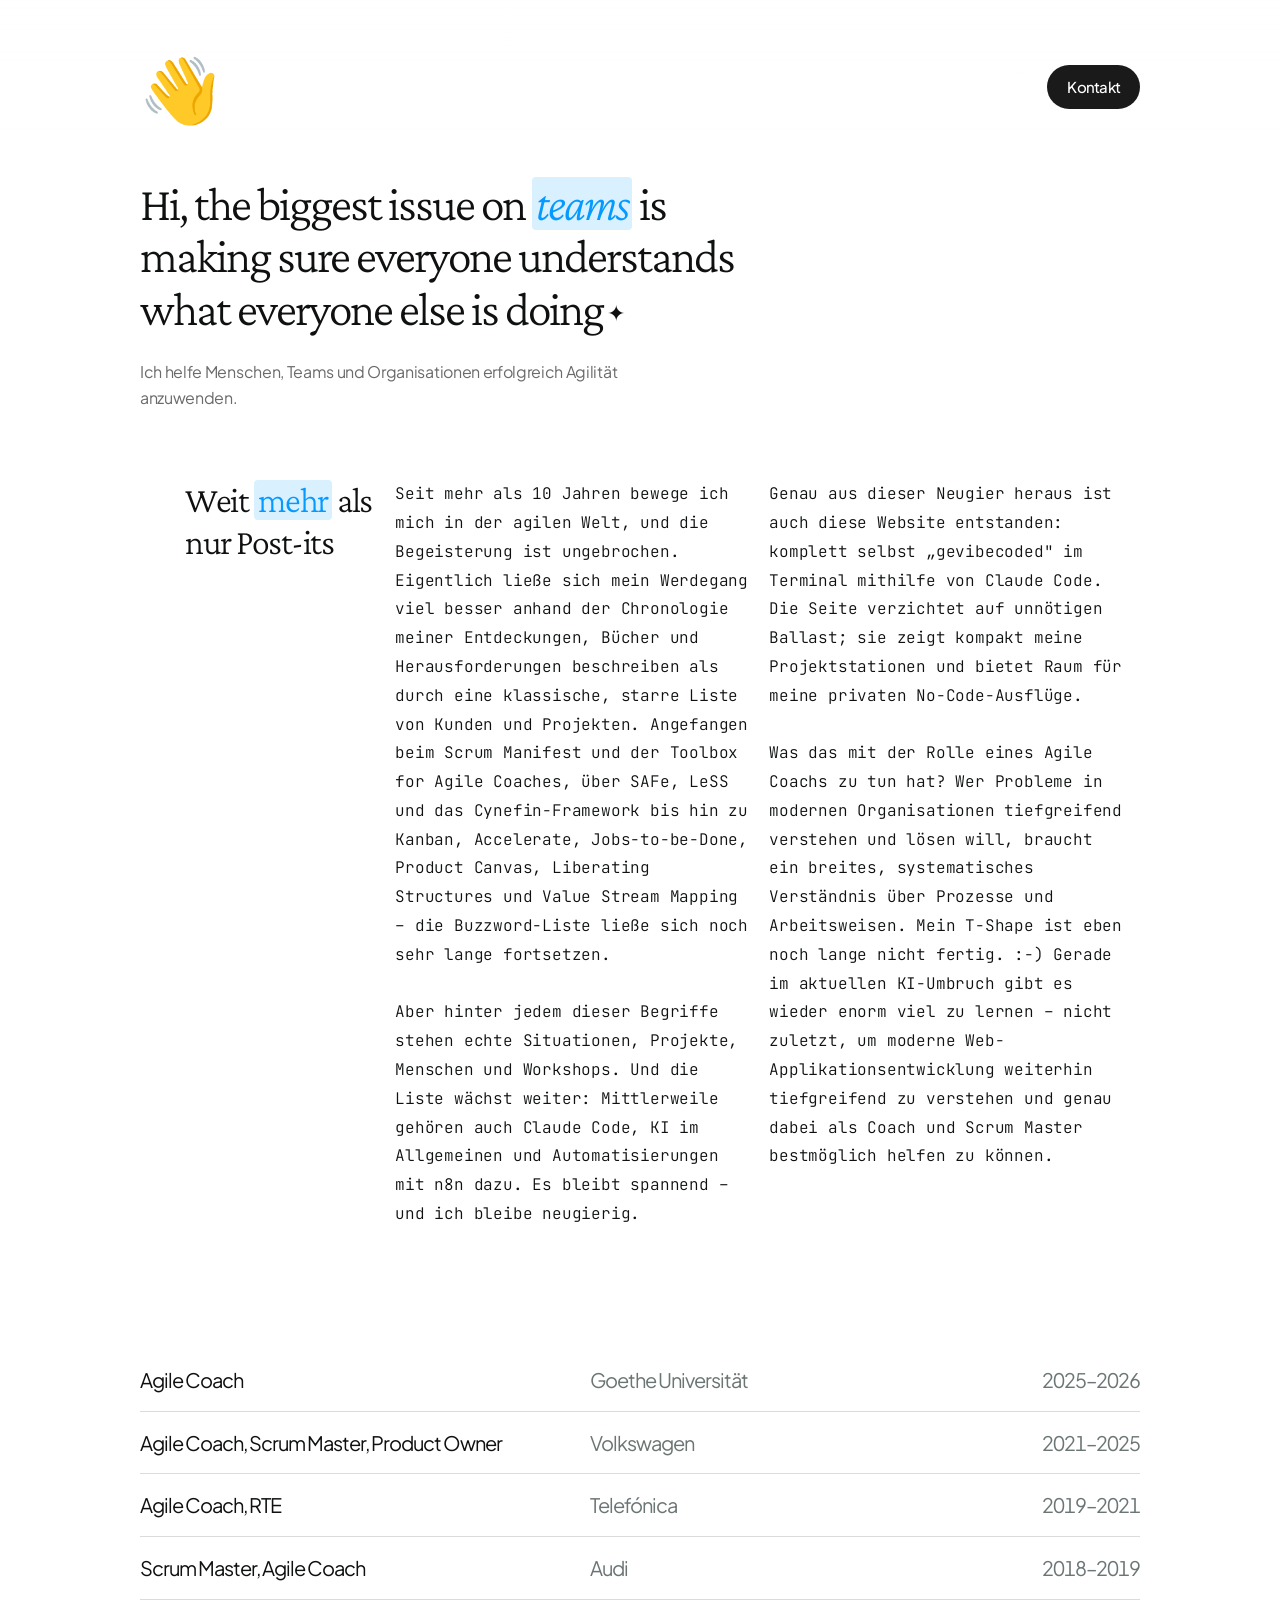
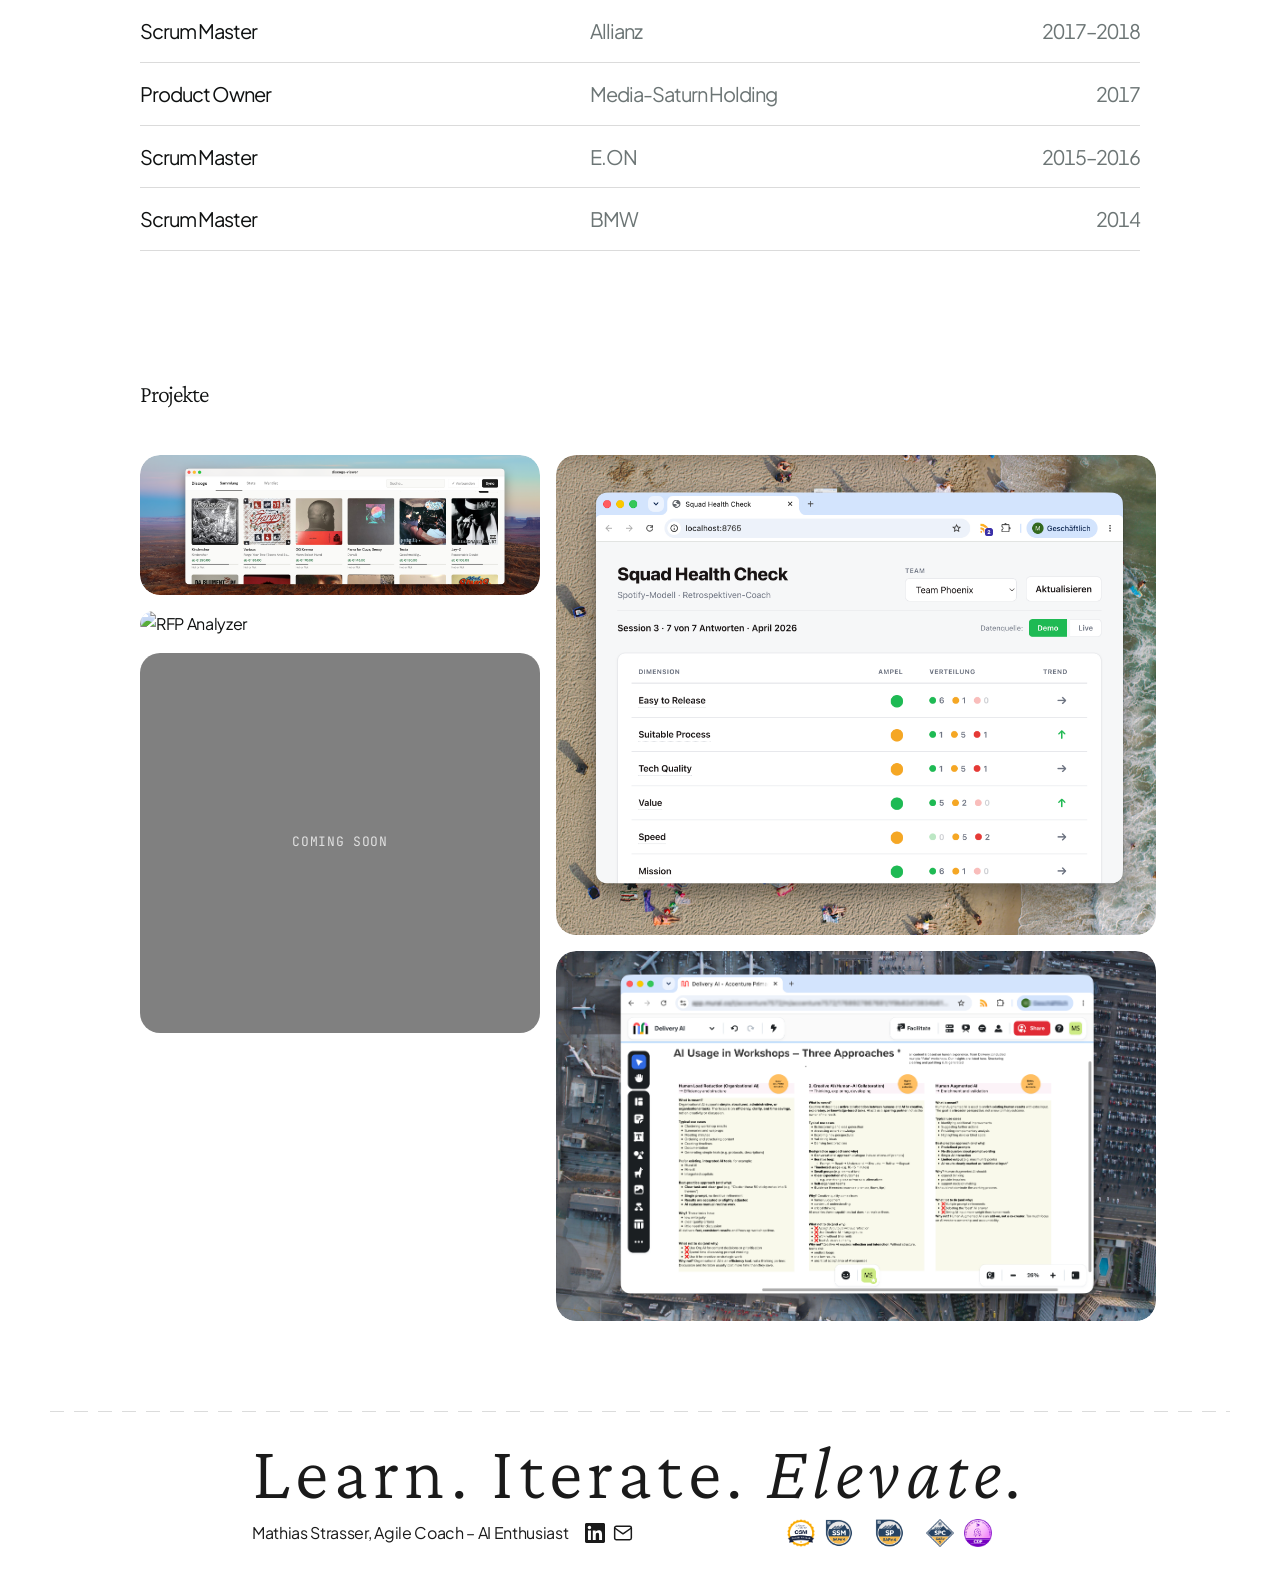
==== index.html @ 8757caa2 "Integrate architecture diagram into Health Check zigzag layout, add coming-soon tile Moves the flowc" ====
<!DOCTYPE html>
<html lang="de">
<head>
  <meta charset="UTF-8">
  <meta name="viewport" content="width=device-width, initial-scale=1.0">
  <title>Mathias Strasser – Agile Coach &amp; Scrum Master</title>
  <meta name="description" content="Agile Coach, Scrum Master &amp; Release Train Engineer – Portfolio">
  <link rel="preconnect" href="https://fonts.googleapis.com">
  <link rel="preconnect" href="https://fonts.gstatic.com" crossorigin>
  <link href="https://fonts.googleapis.com/css2?family=Crimson+Pro:ital,wght@0,300;0,400;1,300;1,400&family=Plus+Jakarta+Sans:wght@400;500;600&family=JetBrains+Mono:wght@300;400&display=swap" rel="stylesheet">
  <link rel="stylesheet" href="styles.css">
</head>
<body>

  <header class="navbar">
    <a href="#hero" class="navbar-logo" aria-label="Zur Startseite">
      <span class="nav-logo" aria-hidden="true">👋</span>
    </a>
    <a href="mailto:mathias.strasser@gmx.de" class="btn-pill">Kontakt</a>
  </header>
  <div class="nav-fade"></div>

  <main>

    <section id="hero" class="section-hero">
      <h1 class="hero-title">
        Hi, the biggest issue on <em class="highlight">teams</em> is making sure everyone understands what everyone else is doing<span class="hero-deko">✦</span>
      </h1>
      <p class="body-text hero-subtext">
        Ich helfe Menschen, Teams und Organisationen erfolgreich Agilität anzuwenden.
      </p>
    </section>

    <section id="haltung" class="section-philosophy" aria-labelledby="haltung-title">
      <div class="philosophy-grid">
        <h2 id="haltung-title" class="philosophy-headline">Weit <span class="highlight">mehr</span> als<br>nur Post-its</h2>

        <div class="philosophy-text philosophy-text-left">
          <p>
            Seit mehr als 10 Jahren bewege ich mich in der agilen Welt, und die Begeisterung ist ungebrochen. Eigentlich ließe sich mein Werdegang viel besser anhand der Chronologie meiner Entdeckungen, Bücher und Herausforderungen beschreiben als durch eine klassische, starre Liste von Kunden und Projekten. Angefangen beim Scrum Manifest und der Toolbox for Agile Coaches, über SAFe, LeSS und das Cynefin-Framework bis hin zu Kanban, Accelerate, Jobs-to-be-Done, Product Canvas, Liberating Structures und Value Stream Mapping – die Buzzword-Liste ließe sich noch sehr lange fortsetzen.
          </p>
          <p>
            Aber hinter jedem dieser Begriffe stehen echte Situationen, Projekte, Menschen und Workshops. Und die Liste wächst weiter: Mittlerweile gehören auch Claude Code, KI im Allgemeinen und Automatisierungen mit n8n dazu. Es bleibt spannend – und ich bleibe neugierig.
          </p>
        </div>

        <div class="philosophy-text philosophy-text-right">
          <p>
            Genau aus dieser Neugier heraus ist auch diese Website entstanden: komplett selbst „gevibecoded" im Terminal mithilfe von Claude Code. Die Seite verzichtet auf unnötigen Ballast; sie zeigt kompakt meine Projektstationen und bietet Raum für meine privaten No-Code-Ausflüge.
          </p>
          <p>
            Was das mit der Rolle eines Agile Coachs zu tun hat? Wer Probleme in modernen Organisationen tiefgreifend verstehen und lösen will, braucht ein breites, systematisches Verständnis über Prozesse und Arbeitsweisen. Mein T-Shape ist eben noch lange nicht fertig. :-) Gerade im aktuellen KI-Umbruch gibt es wieder enorm viel zu lernen – nicht zuletzt, um moderne Web-Applikationsentwicklung weiterhin tiefgreifend zu verstehen und genau dabei als Coach und Scrum Master bestmöglich helfen zu können.
          </p>
        </div>
      </div>
    </section>

    <section id="ueber-mich" class="section-work-history">
      <ul class="work-history" role="list">
        <li class="work-table-row">
          <span class="work-role">Agile Coach</span>
          <span class="work-company">Goethe Universität</span>
          <span class="work-year">2025–2026</span>
        </li>
        <li class="work-table-row">
          <span class="work-role">Agile Coach, Scrum Master, Product Owner</span>
          <span class="work-company">Volkswagen</span>
          <span class="work-year">2021–2025</span>
        </li>
        <li class="work-table-row">
          <span class="work-role">Agile Coach, RTE</span>
          <span class="work-company">Telefónica</span>
          <span class="work-year">2019–2021</span>
        </li>
        <li class="work-table-row">
          <span class="work-role">Scrum Master, Agile Coach</span>
          <span class="work-company">Audi</span>
          <span class="work-year">2018–2019</span>
        </li>
        <li class="work-table-row">
          <span class="work-role">Scrum Master</span>
          <span class="work-company">Allianz</span>
          <span class="work-year">2017–2018</span>
        </li>
        <li class="work-table-row">
          <span class="work-role">Product Owner</span>
          <span class="work-company">Media-Saturn Holding</span>
          <span class="work-year">2017</span>
        </li>
        <li class="work-table-row">
          <span class="work-role">Scrum Master</span>
          <span class="work-company">E.ON</span>
          <span class="work-year">2015–2016</span>
        </li>
        <li class="work-table-row">
          <span class="work-role">Scrum Master</span>
          <span class="work-company">BMW</span>
          <span class="work-year">2014</span>
        </li>
      </ul>
    </section>

    <section id="projekte" class="section-projects" aria-labelledby="projekte-title">
      <h2 id="projekte-title" class="section-title">Projekte</h2>

      <div class="projects-grid">
        <div class="projects-column projects-column-left">
          <a href="discogs.html" class="project-card project-card-small project-card-1">
            <img
              src="Discogs/Discogs Header.png"
              alt="Discogs Sammlung Viewer"
            >
          </a>
          <a href="rfp-checker.html" class="project-card project-card-large project-card-2">
            <img
              src="RFP Analyzer/RFP Analyzer Index.png"
              alt="RFP Analyzer"
            >
          </a>
          <div class="project-card project-card-medium project-card-5 project-card-disabled">
            <p class="project-card-placeholder">Coming Soon</p>
          </div>
        </div>

        <div class="projects-column projects-column-right">
          <a href="health-check.html" class="project-card project-card-large project-card-3">
            <img
              src="Health Check/Header2.png"
              alt="Squad Health Check Coach"
            >
          </a>
          <a href="ki-workshop.html" class="project-card project-card-small project-card-4">
            <img
              src="Workshop/Workshop 2.png"
              alt="KI Workshop"
            >
          </a>
        </div>
      </div>
    </section>

  </main>

  <footer class="site-footer" id="kontakt">
    <div class="footer-inner">
      <p class="footer-headline">Learn. Iterate. <em>Elevate.</em></p>
      <div class="footer-contact">
        <div class="footer-contact-left">
          <p class="footer-name">Mathias Strasser, Agile Coach – AI Enthusiast</p>
          <div class="footer-socials">
            <a href="https://linkedin.com/in/mathias-straßer" class="footer-icon" aria-label="LinkedIn-Profil" target="_blank" rel="noopener">
              <svg viewBox="0 0 24 24" width="20" height="20" fill="currentColor" aria-hidden="true"><path d="M20.447 20.452h-3.554v-5.569c0-1.328-.027-3.037-1.852-3.037-1.853 0-2.136 1.445-2.136 2.939v5.667H9.351V9h3.414v1.561h.046c.477-.9 1.637-1.85 3.37-1.85 3.601 0 4.267 2.37 4.267 5.455v6.286zM5.337 7.433c-1.144 0-2.063-.926-2.063-2.065 0-1.138.92-2.063 2.063-2.063 1.14 0 2.064.925 2.064 2.063 0 1.139-.925 2.065-2.064 2.065zm1.782 13.019H3.555V9h3.564v11.452zM22.225 0H1.771C.792 0 0 .774 0 1.729v20.542C0 23.227.792 24 1.771 24h20.451C23.2 24 24 23.227 24 22.271V1.729C24 .774 23.2 0 22.222 0h.003z"/></svg>
            </a>
            <a href="mailto:mathias.strasser@gmx.de" class="footer-icon" aria-label="E-Mail schreiben">
              <svg viewBox="0 0 24 24" width="20" height="20" fill="none" stroke="currentColor" stroke-width="1.8" stroke-linecap="round" stroke-linejoin="round" aria-hidden="true"><rect x="2" y="4" width="20" height="16" rx="2"/><path d="m22 6-10 7L2 6"/></svg>
            </a>
          </div>
        </div>
        <div class="footer-badges">
          <img src="Badges/SA CSM.png" alt="Certified Scrum Master (Scrum Alliance)" class="footer-badge">
          <img src="Badges/SAFe Scrum Master 4.png" alt="SAFe Scrum Master 4" class="footer-badge">
          <img src="Badges/SAFe Practioner.png" alt="SAFe Practitioner" class="footer-badge">
          <img src="Badges/SAFe SPC.png" alt="SAFe Practice Consultant (SPC) 5" class="footer-badge">
          <img src="Badges/Certified Delivery .png" alt="Certified Delivery Professional (CDP)" class="footer-badge">
        </div>
      </div>
    </div>
  </footer>

</body>
</html>
---- styles.css ----
/* ==========================================================================
   1. CSS-Reset
   ========================================================================== */

html, body, #main {
  margin: 0;
  padding: 0;
  box-sizing: border-box;
}

*, *::before, *::after {
  box-sizing: border-box;
  -webkit-font-smoothing: inherit;
}

h1, h2, h3, h4, h5, h6, p, figure {
  margin: 0;
}

::-webkit-scrollbar {
  width: 0px;
}

::selection {
  background-color: #95E78E;
  color: #062C02;
}

:root {
  -webkit-font-smoothing: antialiased;
}

/* ==========================================================================
   2. Custom Properties — Farben
   ========================================================================== */

:root {
  /* Primärfarben */
  --color-almost-black: #0F1111;
  --color-true-black: #141413;
  --color-white: #FFFFFF;
  --color-warm-off-white: #FFFDF7;
  --color-warm-surface: #FAF9F5;

  /* Akzentfarbe: Terracotta (statt Cyan/Sky-Blue der Vorlage) */
  --color-accent: #C96E4B;
  --color-accent-tint: rgba(201, 110, 75, 0.15);
  --color-accent-glow: rgba(201, 110, 75, 0.24);

  /* Sekundär */
  --color-muted-grey: #6C7575;
  --color-secondary-text: #6B6B6B;

  /* Buttons */
  --color-btn-solid: #1A1A1A;

  /* Semantische Zuordnung */
  --color-text: var(--color-almost-black);
  --color-text-muted: var(--color-muted-grey);
  --color-bg: var(--color-white);
  --color-border: rgba(15, 17, 17, 0.15);
}

/* ==========================================================================
   3. Custom Properties — Typografie-Skala
   ========================================================================== */

:root {
  --font-serif: 'Crimson Pro', serif;
  --font-sans: 'Plus Jakarta Sans', sans-serif;
  --font-mono: 'JetBrains Mono', monospace;

  /* Hero / Footer Headline */
  --fs-hero: 48px;
  --fw-hero: 300;
  --lh-hero: 1.09;
  --ls-hero: -2.4px;

  /* Hero-Title (eigenständig größer als Footer-Headline) */
  --fs-hero-title: 48px;
  --ls-hero-title: -2px;

  /* Large Section Heading */
  --fs-large-heading: 36px;
  --fw-large-heading: 300;
  --lh-large-heading: 1.09;
  --ls-large-heading: -1.8px;

  /* Section Title */
  --fs-section-title: 24px;
  --fw-section-title: 300;
  --lh-section-title: 1.09;
  --ls-section-title: -1.2px;

  /* Body */
  --fs-body: 16px;
  --fw-body: 400;
  --lh-body: 1.6;
  --ls-body: -0.32px;

  /* Nav / CTA Label */
  --fs-nav-label: 15px;
  --fw-nav-label: 500;
  --lh-nav-label: 1.09;
  --ls-nav-label: -0.75px;

  /* Table Row / Work History */
  --fs-table-row: 20px;
  --fw-table-row: 400;
  --lh-table-row: 1.09;
  --ls-table-row: -1px;

  /* Mono / Bio-Text */
  --fs-mono: 16px;
  --fw-mono: 300;
  --lh-mono: 1.8;
  --ls-mono: -0.2px;
}

/* ==========================================================================
   4. Custom Properties — Layout & Spacing
   ========================================================================== */

:root {
  --container-max-width: 810px;
  --container-padding-desktop: 72px;
  --container-padding-mobile: 20px;
  --hero-padding-mobile: 24px;

  --space-page-top: 45px;

  --space-hero-top: 32px;
  --space-hero-bottom: 20px;

  --space-section-top: 50px;
  --space-section-bottom: 70px;

  --navbar-height: 101px;
  --navbar-padding: 55px var(--container-padding-desktop) 0;

  --ease-smooth: cubic-bezier(0.4, 0, 0.2, 1);
  --duration-fast: 200ms;
  --duration-normal: 300ms;
  --duration-slow: 500ms;
}

/* ==========================================================================
   5. Basis
   ========================================================================== */

body {
  font-family: var(--font-sans);
  font-size: var(--fs-body);
  font-weight: var(--fw-body);
  line-height: var(--lh-body);
  letter-spacing: var(--ls-body);
  color: var(--color-text);
  background-color: var(--color-bg);
}

a {
  color: inherit;
  text-decoration: none;
}

/* Sichtbarer Keyboard-Fokus */
a:focus-visible,
button:focus-visible,
[role="button"]:focus-visible {
  outline: 2px solid var(--color-accent);
  outline-offset: 3px;
  border-radius: 4px;
}

a, button, [role="button"] {
  cursor: pointer;
}

/* ==========================================================================
   6. Layout-Container
   ========================================================================== */

.section {
  max-width: var(--container-max-width);
  margin: 0 auto;
  padding-left: var(--container-padding-desktop);
  padding-right: var(--container-padding-desktop);
  scroll-margin-top: calc(var(--navbar-height) + var(--space-page-top));
}

main {
  padding-top: calc(var(--navbar-height) + var(--space-page-top));
  max-width: 1400px;
  margin: 0 auto;
}

.section-hero {
  max-width: 900px;
  padding-top: var(--space-hero-top);
  padding-bottom: var(--space-hero-bottom);
  padding-left: var(--container-padding-desktop);
  padding-right: var(--container-padding-desktop);
  scroll-margin-top: calc(var(--navbar-height) + var(--space-page-top));
}

.section-content {
  padding-top: var(--space-section-top);
  padding-bottom: var(--space-section-bottom);
}

.section-content + .section-content {
  border-top: 1px solid var(--color-border);
}

/* ==========================================================================
   7. Navigation
   ========================================================================== */

.navbar {
  position: fixed;
  top: 0;
  left: 50%;
  transform: translateX(-50%);
  width: 100%;
  max-width: 1520px;
  padding: var(--navbar-padding);
  padding-bottom: 20px;
  background: transparent;
  display: flex;
  flex-direction: row;
  align-items: center;
  justify-content: space-between;
  z-index: 100;
}

.nav-fade {
  position: fixed;
  top: 0;
  left: 0;
  width: 100%;
  height: 160px;
  backdrop-filter: blur(8px);
  -webkit-backdrop-filter: blur(8px);
  background: linear-gradient(
    to bottom,
    rgba(255, 255, 255, 0.6) 0%,
    rgba(255, 255, 255, 0.3) 55%,
    rgba(255, 255, 255, 0) 100%
  );
  mask-image: linear-gradient(
    to bottom,
    black 0%,
    black 55%,
    transparent 100%
  );
  -webkit-mask-image: linear-gradient(
    to bottom,
    black 0%,
    black 55%,
    transparent 100%
  );
  pointer-events: none;
  z-index: 99;
}

.navbar-logo {
  position: relative;
  z-index: 1;
  flex-shrink: 0;
  transition: transform 0.2s var(--ease-smooth);
}

.navbar-logo:hover {
  transform: scale(1.1);
}

@keyframes wave-bounce {
  0%   { transform: rotate(0deg) translateY(0px); }
  10%  { transform: rotate(14deg) translateY(-4px); }
  20%  { transform: rotate(-8deg) translateY(0px); }
  30%  { transform: rotate(14deg) translateY(-3px); }
  40%  { transform: rotate(-4deg) translateY(0px); }
  50%  { transform: rotate(10deg) translateY(-2px); }
  60%  { transform: rotate(0deg) translateY(0px); }
  100% { transform: rotate(0deg) translateY(0px); }
}

.nav-logo {
  display: inline-block;
  font-size: 64px;
  transform-origin: 70% 70%;
  animation: wave-bounce 2.5s ease-in-out infinite;
  line-height: 1;
  cursor: default;
}

.btn-pill {
  position: relative;
  z-index: 1;
  display: inline-block;
  background-color: var(--color-btn-solid);
  border: none;
  border-radius: 999px;
  padding: 10px 20px;
  color: var(--color-white);
  font-family: var(--font-sans);
  font-size: var(--fs-nav-label);
  font-weight: var(--fw-nav-label);
  letter-spacing: var(--ls-nav-label);
  transition: opacity var(--duration-normal) var(--ease-smooth);
}

.btn-pill:hover {
  opacity: 0.85;
}

/* ==========================================================================
   8. Typografie-Klassen
   ========================================================================== */

.hero-title {
  font-family: var(--font-serif);
  font-size: var(--fs-hero-title);
  font-weight: var(--fw-hero);
  line-height: var(--lh-hero);
  letter-spacing: var(--ls-hero-title);
  color: var(--color-almost-black);
}

.hero-title em {
  font-style: italic;
  font-weight: var(--fw-hero);
}

.hero-deko {
  font-size: 0.45em;
  vertical-align: middle;
  margin-left: 4px;
}

.section-title {
  font-family: var(--font-serif);
  font-size: var(--fs-section-title);
  font-weight: var(--fw-section-title);
  line-height: var(--lh-section-title);
  letter-spacing: var(--ls-section-title);
  color: var(--color-almost-black);
}

.large-heading {
  font-family: var(--font-serif);
  font-size: var(--fs-large-heading);
  font-weight: var(--fw-large-heading);
  line-height: var(--lh-large-heading);
  letter-spacing: var(--ls-large-heading);
  color: var(--color-almost-black);
}

.body-text {
  font-family: var(--font-sans);
  font-size: var(--fs-body);
  font-weight: var(--fw-body);
  line-height: var(--lh-body);
  letter-spacing: var(--ls-body);
  color: var(--color-text);
}

.hero-subtext {
  margin-top: 24px;
  max-width: 520px;
  text-align: left;
  color: var(--color-secondary-text);
}

.mono-text {
  font-family: var(--font-mono);
  font-size: var(--fs-mono);
  font-weight: var(--fw-mono);
  line-height: var(--lh-mono);
  letter-spacing: var(--ls-mono);
  color: var(--color-text);
}

/* Highlight für "teams" im Hero: bewusste Ausnahme in Blau statt Terracotta */
.highlight {
  background-color: rgba(5, 154, 255, 0.15);
  color: #059AFF;
  border-radius: 4px;
  padding: 0 4px;
}

.vita-intro {
  margin-top: 24px;
  max-width: 600px;
}

/* ==========================================================================
   9. Work-History-Tabelle (Flexbox, 3 Spalten)
   ========================================================================== */

.section-work-history {
  padding-top: var(--space-section-top);
  padding-bottom: var(--space-section-bottom);
  padding-left: var(--container-padding-desktop);
  padding-right: var(--container-padding-desktop);
  max-width: none;
  scroll-margin-top: calc(var(--navbar-height) + var(--space-page-top));
}

.work-history {
  list-style: none;
  margin: 0;
  padding: 0;
}

.work-table-row {
  display: flex;
  flex-direction: row;
  justify-content: space-between;
  align-items: center;
  gap: 16px;
  padding: 20px 0;
  border-bottom: 1px solid var(--color-border);
}

.work-role,
.work-company,
.work-year {
  font-family: var(--font-sans);
  font-size: var(--fs-table-row);
  font-weight: var(--fw-table-row);
  line-height: var(--lh-table-row);
  letter-spacing: var(--ls-table-row);
  white-space: nowrap;
}

.work-role {
  color: var(--color-text);
  flex: 1 1 0;
  min-width: 0;
}

.work-company {
  color: var(--color-text-muted);
  flex: 1 1 0;
  min-width: 0;
}

.work-year {
  color: var(--color-text-muted);
  flex: 0 0 auto;
  min-width: 100px;
  text-align: right;
  font-variant-numeric: tabular-nums;
}

/* ==========================================================================
   10. Philosophy Section (3-Spalten-Layout)
   ========================================================================== */

.section-philosophy {
  padding-top: 50px;
  padding-bottom: var(--space-section-bottom);
  padding-left: var(--container-padding-desktop);
  padding-right: var(--container-padding-desktop);
  scroll-margin-top: calc(var(--navbar-height) + var(--space-page-top));
}

.philosophy-grid {
  display: grid;
  grid-template-columns: 1fr 1.5fr 1.5fr;
  gap: 18px;
  max-width: calc(100% - 15px);
}

.philosophy-headline {
  font-family: var(--font-serif);
  font-size: 36px;
  font-weight: 300;
  line-height: 1.15;
  letter-spacing: -1.5px;
  color: var(--color-almost-black);
  padding-left: 45px;
}

.philosophy-text {
  font-family: var(--font-mono);
  font-size: var(--fs-mono);
  font-weight: var(--fw-mono);
  line-height: var(--lh-mono);
  letter-spacing: var(--ls-mono);
  color: var(--color-text);
}

.philosophy-text p {
  margin: 0 0 1.8em 0;
}

.philosophy-text p:last-child {
  margin-bottom: 0;
}

/* ==========================================================================
   11. Projects Section (Asymmetrisches 2-Spalten-Grid)
   ========================================================================== */

.section-projects {
  padding-top: 60px;
  padding-bottom: var(--space-section-bottom);
  padding-left: var(--container-padding-desktop);
  padding-right: var(--container-padding-desktop);
  max-width: none;
  scroll-margin-top: calc(var(--navbar-height) + var(--space-page-top));
}

.section-projects .section-title {
  margin-bottom: 48px;
}

.projects-grid {
  display: grid;
  grid-template-columns: 40% 60%;
  gap: 16px;
}

.projects-column {
  display: flex;
  flex-direction: column;
  gap: 16px;
}

.project-card {
  display: flex;
  align-items: flex-end;
  border-radius: 20px;
  overflow: hidden;
  cursor: pointer;
  transition: transform 0.3s var(--ease-smooth);
  padding: 0;
}

.project-card:hover {
  transform: scale(0.97);
}

.project-card-small {
  min-height: auto;
}

.project-card-large {
  min-height: 480px;
}

.project-card-medium {
  min-height: 380px;
}

.project-title {
  font-family: var(--font-serif);
  font-size: 20px;
  font-weight: 300;
  line-height: 1.2;
  letter-spacing: -0.5px;
  color: white;
  margin: 0;
  text-shadow: 0 1px 4px rgba(0,0,0,0.4);
  position: absolute;
  bottom: 20px;
  left: 20px;
}

.project-card-1 {
  background-color: transparent;
  padding: 0;
}

.project-card-1 img {
  width: 100%;
  height: auto;
  display: block;
  border-radius: 20px;
}

.project-card-2 {
  background-color: transparent;
  min-height: unset;
  padding: 0;
}

.project-card-2 img {
  display: block;
  width: 100%;
  height: auto;
  border-radius: 20px;
}

.project-card-3 {
  background-color: transparent;
  position: relative;
}

.project-card-3 img {
  position: absolute;
  inset: 0;
  width: 100%;
  height: 100%;
  object-fit: cover;
  border-radius: 20px;
}

.project-card-4 {
  background-color: transparent;
  padding: 0;
}

.project-card-4 img {
  width: 100%;
  height: auto;
  display: block;
  border-radius: 20px;
}

.project-card-5 {
  background-color: #808080;
}

.project-card-disabled {
  cursor: default;
  align-items: center;
  justify-content: center;
}

.project-card-disabled:hover {
  transform: none;
}

.project-card-placeholder {
  font-family: var(--font-mono);
  font-size: 13px;
  font-weight: 400;
  letter-spacing: 0.05em;
  text-transform: uppercase;
  color: rgba(255, 255, 255, 0.75);
  margin: 0;
}

/* ==========================================================================
   12. Project Detail Pages
   ========================================================================== */

.project-detail-hero {
  padding-top: var(--space-hero-top);
  padding-left: var(--container-padding-desktop);
  padding-right: var(--container-padding-desktop);
}

.project-hero-image {
  width: 100%;
  height: 520px;
  background-color: #B8B8B8;
  border-radius: 20px;
}

.project-hero-img {
  width: 100%;
  height: 420px;
  object-fit: cover;
  border-radius: 20px;
  display: block;
}

.project-detail-content {
  padding-left: var(--container-padding-desktop);
  padding-right: var(--container-padding-desktop);
  padding-top: 48px;
  padding-bottom: 120px;
}

.project-layout-wrapper {
  display: grid;
  grid-template-columns: 1fr 200px;
  gap: 80px;
  align-items: start;
}

.project-headline {
  font-family: var(--font-serif);
  font-size: 48px;
  font-weight: 300;
  line-height: 1.15;
  letter-spacing: -1.8px;
  color: var(--color-almost-black);
  margin: 0;
}

.project-headline em {
  font-style: italic;
  font-weight: 300;
}

.project-subtext {
  font-family: var(--font-sans);
  font-size: 16px;
  font-weight: 400;
  line-height: 1.6;
  letter-spacing: -0.32px;
  color: #6B6B6B;
  margin: 8px 0 0 0;
}

.project-divider {
  margin-top: 24px;
  border-top: 1px solid var(--color-border);
}

.project-text {
  display: grid;
  grid-template-columns: 1fr 1fr;
  gap: 48px;
  margin-top: 40px;
}

.project-sidebar {
  display: flex;
  flex-direction: column;
  gap: 40px;
}

.project-meta-group {
  display: flex;
  flex-direction: column;
  gap: 4px;
}

.project-meta-label {
  font-family: var(--font-sans);
  font-size: 13px;
  font-weight: 500;
  line-height: 1.2;
  letter-spacing: 0.05em;
  text-transform: uppercase;
  color: #6B6B6B;
}

.project-meta-value {
  font-family: var(--font-sans);
  font-size: 16px;
  font-weight: 400;
  line-height: 1.4;
  letter-spacing: -0.32px;
  color: #1A1A1A;
  margin: 0;
}

.project-text-column p {
  font-family: var(--font-sans);
  font-size: 16px;
  font-weight: 400;
  line-height: 1.6;
  letter-spacing: -0.32px;
  color: var(--color-text);
  margin: 0 0 1.6em 0;
}

.project-text-column p:last-child {
  margin-bottom: 0;
}

.project-detail-section {
  display: grid;
  grid-template-columns: 1fr 280px;
  gap: 40px;
  margin-top: 48px;
  align-items: start;
}

.project-detail-image {
  width: 100%;
  display: flex;
  flex-direction: column;
  gap: 24px;
}

.project-detail-image img {
  width: 100%;
  height: auto;
  display: block;
  border-radius: 12px;
}

.project-detail-boxes {
  display: flex;
  flex-direction: column;
  gap: 24px;
  margin-top: 40px;
}

.project-detail-box {
  padding: 0;
}

.project-detail-box:nth-child(1) {
  transform: rotate(-1.5deg) translate(10px, 8px);
}

.project-detail-box:nth-child(2) {
  transform: rotate(1deg) translate(16px, 22px);
}

.project-detail-box:nth-child(3) {
  transform: rotate(-0.8deg) translate(7px, 16px);
}

.project-detail-box:nth-child(4) {
  transform: rotate(1.2deg) translate(12px, 10px);
}

.project-detail-pairs {
  display: flex;
  flex-direction: column;
  gap: 88px;
  margin-top: 48px;
}

.project-detail-pair {
  display: grid;
  grid-template-columns: 1fr 280px;
  gap: 40px;
  align-items: start;
}

.project-detail-pair img {
  width: 100%;
  height: auto;
  display: block;
  border-radius: 12px;
}

.project-detail-pair:nth-of-type(1) .project-detail-box {
  transform: rotate(-1.5deg) translate(10px, 8px);
}

.project-detail-pair:nth-of-type(2) .project-detail-box {
  transform: rotate(1deg) translate(16px, 22px);
}

.project-detail-pair:nth-of-type(3) .project-detail-box {
  transform: rotate(-0.8deg) translate(7px, 16px);
}

.project-detail-pair:nth-of-type(4) .project-detail-box {
  transform: rotate(1.2deg) translate(12px, 10px);
}

.project-detail-pair:nth-of-type(2n) {
  grid-template-columns: 280px 1fr;
}

.project-detail-pair:nth-of-type(2n) img {
  order: 2;
}

.project-detail-pair:nth-of-type(2n) .project-detail-box {
  order: 1;
}

.project-detail-pair:first-of-type {
  grid-template-columns: 1fr 280px;
}

.project-detail-pair:first-of-type img {
  background-color: #FAFAF8;
  border: 1px solid rgba(0, 0, 0, 0.08);
  padding: 28px;
  box-sizing: border-box;
  filter: saturate(0.82);
}

.project-detail-box-title {
  font-family: var(--font-serif);
  font-size: 22px;
  font-weight: 300;
  line-height: 1.2;
  letter-spacing: -0.5px;
  color: #059AFF;
  background-color: rgba(5, 154, 255, 0.15);
  border-radius: 4px;
  padding: 0 6px;
  margin: 0 0 8px 0;
  display: inline-block;
}

.project-detail-box p {
  font-family: var(--font-mono);
  font-size: 15px;
  font-weight: 300;
  line-height: 1.8;
  letter-spacing: -0.2px;
  color: #6B6B6B;
  margin: 0;
}

/* ==========================================================================
   13. Footer
   ========================================================================== */

.site-footer {
  position: relative;
  background-color: transparent;
  color: #1A1A1A;
  padding: 40px var(--container-padding-desktop) 40px;
}

.site-footer::before {
  content: "";
  position: absolute;
  top: 20px;
  left: 50px;
  right: 50px;
  height: 1px;
  background-image: repeating-linear-gradient(
    to right,
    var(--color-border) 0,
    var(--color-border) 14px,
    transparent 14px,
    transparent 24px
  );
}

.footer-inner {
  max-width: 1200px;
  width: fit-content;
  margin: 0 auto;
}

.footer-headline {
  font-family: var(--font-serif);
  font-size: clamp(45px, 6vw, 101px);
  font-weight: var(--fw-hero);
  line-height: var(--lh-hero);
  letter-spacing: calc(-0.02em + 5pt);
  color: #1A1A1A;
  text-align: left;
}

.footer-headline em {
  font-style: italic;
  font-weight: var(--fw-hero);
}

.footer-contact {
  margin-top: 4px;
  display: flex;
  flex-direction: row;
  flex-wrap: wrap;
  align-items: center;
  justify-content: space-between;
  gap: 16px;
}

.footer-contact-left {
  display: flex;
  flex-direction: row;
  align-items: center;
  gap: 16px;
}

.footer-name {
  font-family: var(--font-sans);
  font-size: var(--fs-body);
  font-weight: var(--fw-body);
  letter-spacing: var(--ls-body);
  color: #1A1A1A;
}

.footer-socials {
  display: flex;
  align-items: center;
  gap: 8px;
}

.footer-icon {
  display: inline-flex;
  align-items: center;
  justify-content: center;
  color: #1A1A1A;
  transition: opacity var(--duration-normal) var(--ease-smooth);
}

.footer-icon:hover {
  opacity: 0.6;
}

.footer-badges {
  display: flex;
  flex-direction: row;
  align-items: center;
  gap: 10px;
  transform: translateX(-36px);
}

.footer-badge {
  height: 28px;
  width: auto;
  display: block;
  object-fit: contain;
}

/* ==========================================================================
   14. Responsive
   ========================================================================== */

@media (max-width: 600px) {
  .section {
    padding-left: var(--container-padding-mobile);
    padding-right: var(--container-padding-mobile);
  }

  .section-hero {
    padding-left: var(--hero-padding-mobile);
    padding-right: var(--hero-padding-mobile);
  }

  .section-philosophy {
    padding-left: var(--container-padding-mobile);
    padding-right: var(--container-padding-mobile);
  }

  .section-work-history {
    padding-left: var(--container-padding-mobile);
    padding-right: var(--container-padding-mobile);
  }

  .section-projects {
    padding-left: var(--container-padding-mobile);
    padding-right: var(--container-padding-mobile);
  }

  .project-detail-hero {
    padding-left: var(--container-padding-mobile);
    padding-right: var(--container-padding-mobile);
  }

  .project-detail-content {
    padding-left: var(--container-padding-mobile);
    padding-right: var(--container-padding-mobile);
  }

  .navbar {
    padding: 55px var(--container-padding-mobile) 0;
  }

  .site-footer {
    padding-left: var(--container-padding-mobile);
    padding-right: var(--container-padding-mobile);
  }

  .work-table-row {
    flex-direction: column;
    align-items: flex-start;
    gap: 4px;
    padding: 16px 0;
  }

  .work-role,
  .work-company,
  .work-year {
    flex: initial;
    width: 100%;
    min-width: 0;
    text-align: left;
  }

  .philosophy-grid {
    grid-template-columns: 1fr;
    gap: 24px;
    max-width: 100%;
  }

  .philosophy-headline {
    padding-left: 0;
  }

  .projects-grid {
    grid-template-columns: 1fr;
  }

  .project-layout-wrapper {
    grid-template-columns: 1fr;
    gap: 48px;
  }

  .project-text {
    grid-template-columns: 1fr;
    gap: 24px;
  }

  .project-hero-image {
    height: 300px;
  }

  .project-hero-img {
    height: 260px;
  }

  .project-headline {
    font-size: 36px;
    letter-spacing: -1.4px;
  }

  .project-sidebar {
    gap: 32px;
  }

  .project-detail-section {
    grid-template-columns: 1fr;
    gap: 24px;
  }

  .project-detail-pair,
  .project-detail-pair:nth-of-type(2n),
  .project-detail-pair:first-of-type {
    grid-template-columns: 1fr;
    gap: 16px;
  }

  .project-detail-pair .project-detail-box,
  .project-detail-pair img {
    order: initial;
  }

  .project-detail-pair .project-detail-box {
    transform: none;
  }

  .project-detail-boxes {
    gap: 16px;
  }

  .project-detail-box:nth-child(1),
  .project-detail-box:nth-child(2),
  .project-detail-box:nth-child(3),
  .project-detail-box:nth-child(4) {
    transform: none;
  }

  :root {
    --fs-hero: 34px;
    --ls-hero: -1.6px;
    --fs-hero-title: 36px;
    --ls-hero-title: -1.4px;
    --fs-large-heading: 28px;
    --ls-large-heading: -1.3px;
  }
}

@media (min-width: 601px) and (max-width: 1023px) {
  .philosophy-grid {
    grid-template-columns: 1fr 1fr;
    gap: 32px;
    max-width: 100%;
  }

  .philosophy-headline {
    grid-column: 1 / -1;
    padding-left: 0;
  }
}

@media (min-width: 1024px) {
  :root {
    --container-padding-desktop: 140px;
  }

  .section-philosophy {
    padding-left: var(--container-padding-desktop);
    padding-right: var(--container-padding-desktop);
  }

  .section-work-history {
    padding-left: var(--container-padding-desktop);
    padding-right: var(--container-padding-desktop);
  }

  .section-projects {
    padding-left: var(--container-padding-desktop);
    padding-right: var(--container-padding-desktop);
  }
}

/* ==========================================================================
   15. Motion Preferences
   ========================================================================== */

@media (prefers-reduced-motion: reduce) {
  *, *::before, *::after {
    animation-duration: 0.001ms !important;
    animation-iteration-count: 1 !important;
    transition-duration: 0.001ms !important;
    scroll-behavior: auto !important;
  }
}
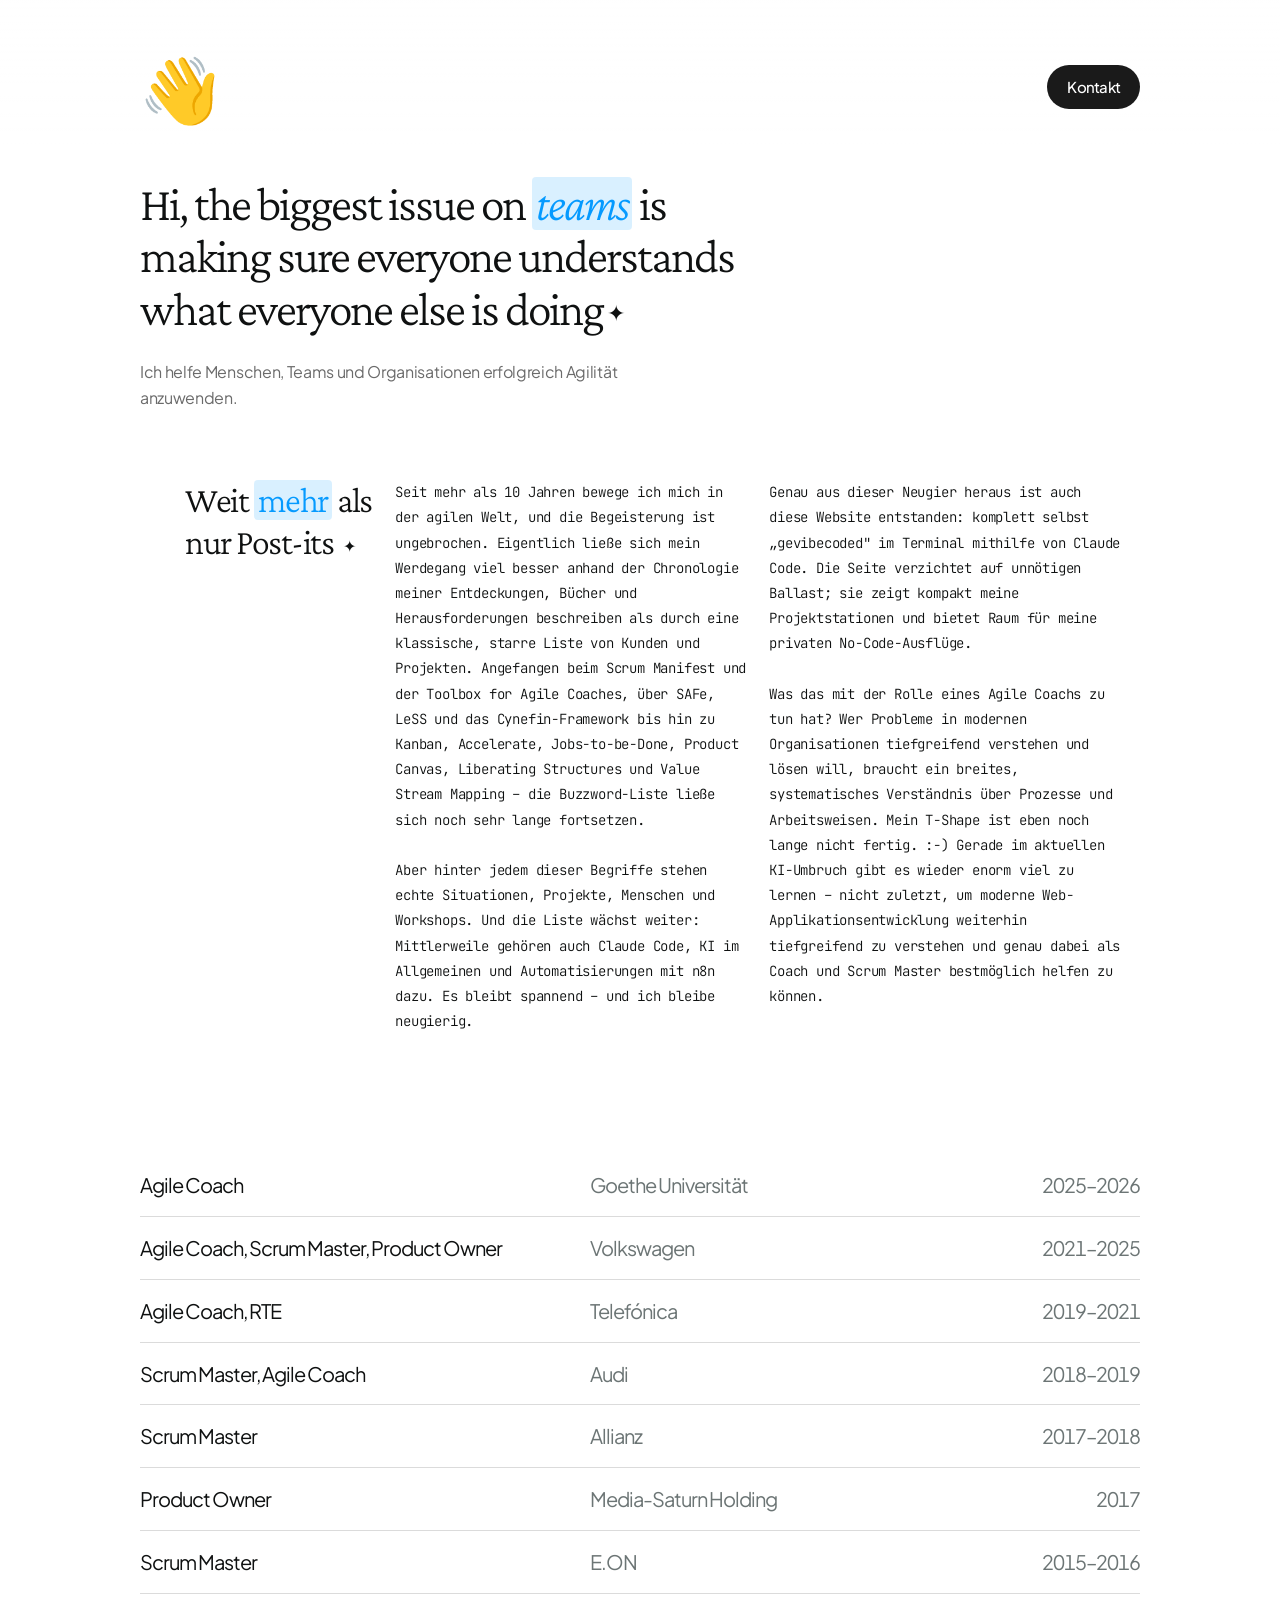
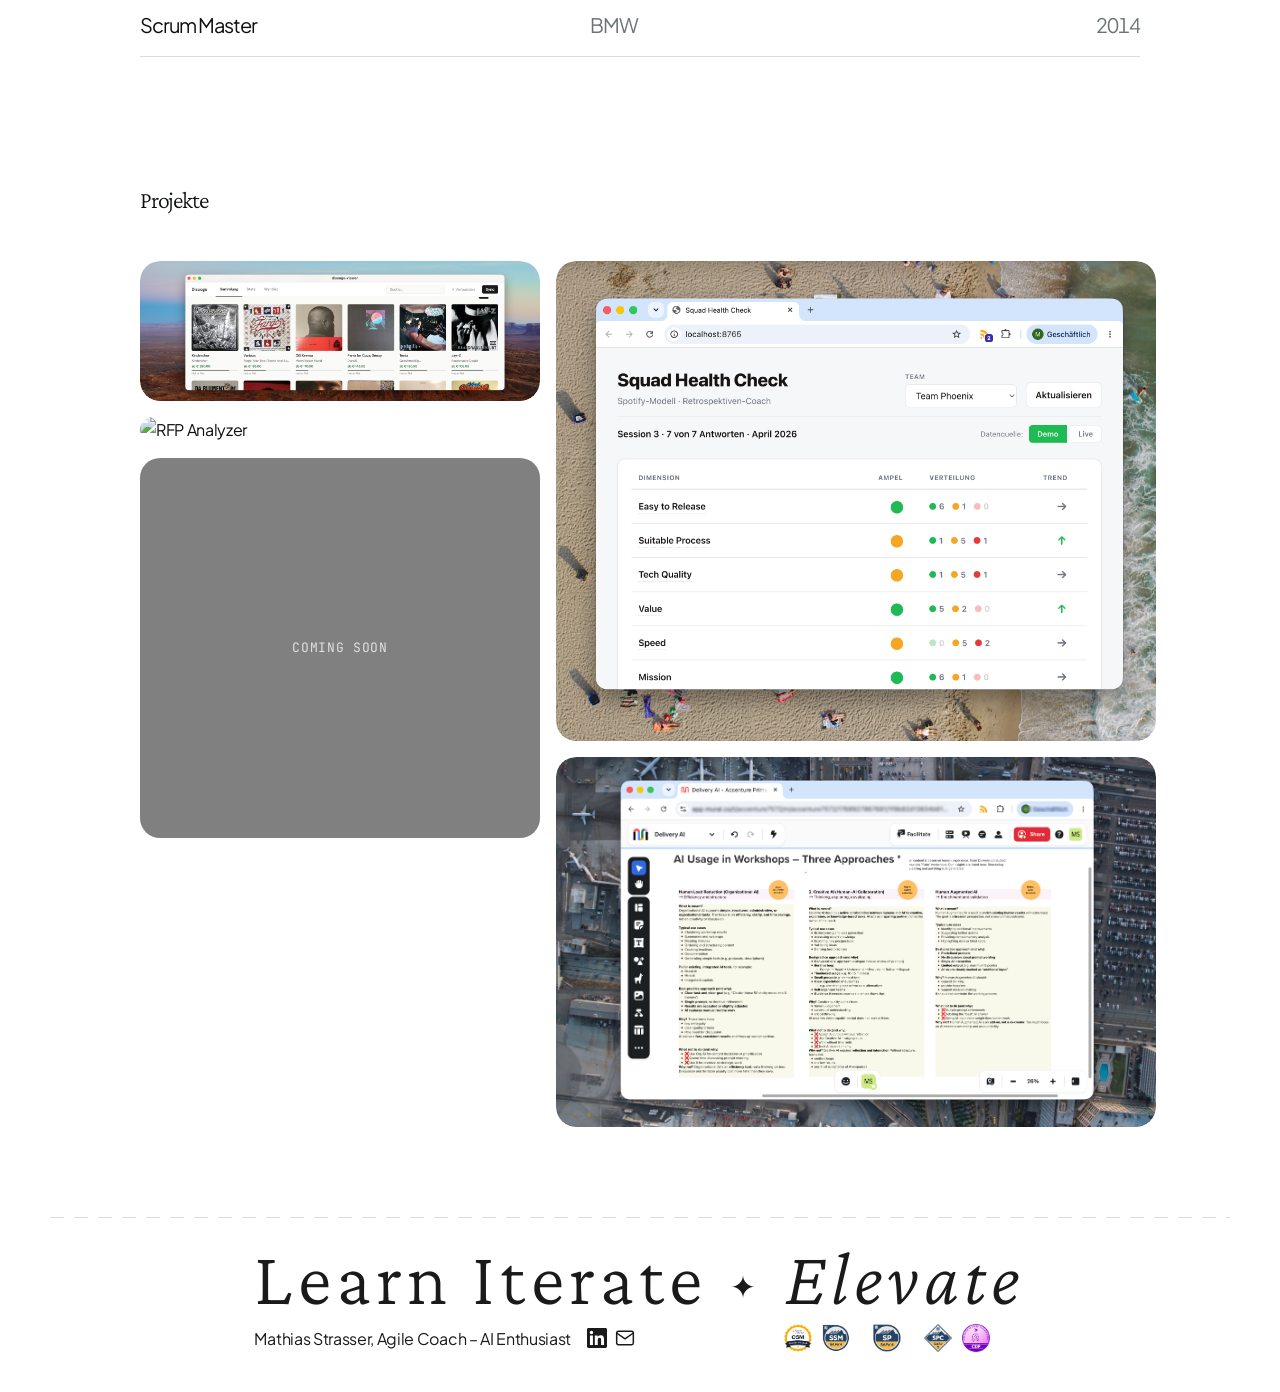
==== commit d8b0d3c3: "Extend ✦ signature mark across site, fix back-navigation target - Add ✦ after each subpage's project" ====
--- a/index.html
+++ b/index.html
@@ -33,7 +33,7 @@
 
     <section id="haltung" class="section-philosophy" aria-labelledby="haltung-title">
       <div class="philosophy-grid">
-        <h2 id="haltung-title" class="philosophy-headline">Weit <span class="highlight">mehr</span> als<br>nur Post-its</h2>
+        <h2 id="haltung-title" class="philosophy-headline">Weit <span class="highlight">mehr</span> als<br>nur Post-its <span class="hero-deko">✦</span></h2>
 
         <div class="philosophy-text philosophy-text-left">
           <p>
@@ -143,7 +143,7 @@
 
   <footer class="site-footer" id="kontakt">
     <div class="footer-inner">
-      <p class="footer-headline">Learn. Iterate. <em>Elevate.</em></p>
+      <p class="footer-headline">Learn Iterate <span class="hero-deko">✦</span> <em>Elevate</em></p>
       <div class="footer-contact">
         <div class="footer-contact-left">
           <p class="footer-name">Mathias Strasser, Agile Coach – AI Enthusiast</p>
--- a/styles.css
+++ b/styles.css
@@ -2,7 +2,7 @@
    1. CSS-Reset
    ========================================================================== */
 
-html, body, #main {
+html, body {
   margin: 0;
   padding: 0;
   box-sizing: border-box;
@@ -37,15 +37,10 @@
 :root {
   /* Primärfarben */
   --color-almost-black: #0F1111;
-  --color-true-black: #141413;
   --color-white: #FFFFFF;
-  --color-warm-off-white: #FFFDF7;
-  --color-warm-surface: #FAF9F5;
 
   /* Akzentfarbe: Terracotta (statt Cyan/Sky-Blue der Vorlage) */
   --color-accent: #C96E4B;
-  --color-accent-tint: rgba(201, 110, 75, 0.15);
-  --color-accent-glow: rgba(201, 110, 75, 0.24);
 
   /* Sekundär */
   --color-muted-grey: #6C7575;
@@ -71,20 +66,12 @@
   --font-mono: 'JetBrains Mono', monospace;
 
   /* Hero / Footer Headline */
-  --fs-hero: 48px;
   --fw-hero: 300;
   --lh-hero: 1.09;
-  --ls-hero: -2.4px;
 
   /* Hero-Title (eigenständig größer als Footer-Headline) */
   --fs-hero-title: 48px;
   --ls-hero-title: -2px;
-
-  /* Large Section Heading */
-  --fs-large-heading: 36px;
-  --fw-large-heading: 300;
-  --lh-large-heading: 1.09;
-  --ls-large-heading: -1.8px;
 
   /* Section Title */
   --fs-section-title: 24px;
@@ -122,7 +109,6 @@
    ========================================================================== */
 
 :root {
-  --container-max-width: 810px;
   --container-padding-desktop: 72px;
   --container-padding-mobile: 20px;
   --hero-padding-mobile: 24px;
@@ -139,9 +125,7 @@
   --navbar-padding: 55px var(--container-padding-desktop) 0;
 
   --ease-smooth: cubic-bezier(0.4, 0, 0.2, 1);
-  --duration-fast: 200ms;
   --duration-normal: 300ms;
-  --duration-slow: 500ms;
 }
 
 /* ==========================================================================
@@ -180,14 +164,6 @@
    6. Layout-Container
    ========================================================================== */
 
-.section {
-  max-width: var(--container-max-width);
-  margin: 0 auto;
-  padding-left: var(--container-padding-desktop);
-  padding-right: var(--container-padding-desktop);
-  scroll-margin-top: calc(var(--navbar-height) + var(--space-page-top));
-}
-
 main {
   padding-top: calc(var(--navbar-height) + var(--space-page-top));
   max-width: 1400px;
@@ -201,15 +177,6 @@
   padding-left: var(--container-padding-desktop);
   padding-right: var(--container-padding-desktop);
   scroll-margin-top: calc(var(--navbar-height) + var(--space-page-top));
-}
-
-.section-content {
-  padding-top: var(--space-section-top);
-  padding-bottom: var(--space-section-bottom);
-}
-
-.section-content + .section-content {
-  border-top: 1px solid var(--color-border);
 }
 
 /* ==========================================================================
@@ -291,7 +258,7 @@
   transform-origin: 70% 70%;
   animation: wave-bounce 2.5s ease-in-out infinite;
   line-height: 1;
-  cursor: default;
+  cursor: pointer;
 }
 
 .btn-pill {
@@ -347,15 +314,6 @@
   color: var(--color-almost-black);
 }
 
-.large-heading {
-  font-family: var(--font-serif);
-  font-size: var(--fs-large-heading);
-  font-weight: var(--fw-large-heading);
-  line-height: var(--lh-large-heading);
-  letter-spacing: var(--ls-large-heading);
-  color: var(--color-almost-black);
-}
-
 .body-text {
   font-family: var(--font-sans);
   font-size: var(--fs-body);
@@ -372,26 +330,12 @@
   color: var(--color-secondary-text);
 }
 
-.mono-text {
-  font-family: var(--font-mono);
-  font-size: var(--fs-mono);
-  font-weight: var(--fw-mono);
-  line-height: var(--lh-mono);
-  letter-spacing: var(--ls-mono);
-  color: var(--color-text);
-}
-
 /* Highlight für "teams" im Hero: bewusste Ausnahme in Blau statt Terracotta */
 .highlight {
   background-color: rgba(5, 154, 255, 0.15);
   color: #059AFF;
   border-radius: 4px;
   padding: 0 4px;
-}
-
-.vita-intro {
-  margin-top: 24px;
-  max-width: 600px;
 }
 
 /* ==========================================================================
@@ -485,7 +429,7 @@
 
 .philosophy-text {
   font-family: var(--font-mono);
-  font-size: var(--fs-mono);
+  font-size: 14px;
   font-weight: var(--fw-mono);
   line-height: var(--lh-mono);
   letter-spacing: var(--ls-mono);
@@ -555,20 +499,6 @@
   min-height: 380px;
 }
 
-.project-title {
-  font-family: var(--font-serif);
-  font-size: 20px;
-  font-weight: 300;
-  line-height: 1.2;
-  letter-spacing: -0.5px;
-  color: white;
-  margin: 0;
-  text-shadow: 0 1px 4px rgba(0,0,0,0.4);
-  position: absolute;
-  bottom: 20px;
-  left: 20px;
-}
-
 .project-card-1 {
   background-color: transparent;
   padding: 0;
@@ -654,13 +584,6 @@
   padding-right: var(--container-padding-desktop);
 }
 
-.project-hero-image {
-  width: 100%;
-  height: 520px;
-  background-color: #B8B8B8;
-  border-radius: 20px;
-}
-
 .project-hero-img {
   width: 100%;
   height: 420px;
@@ -766,53 +689,8 @@
   margin-bottom: 0;
 }
 
-.project-detail-section {
-  display: grid;
-  grid-template-columns: 1fr 280px;
-  gap: 40px;
-  margin-top: 48px;
-  align-items: start;
-}
-
-.project-detail-image {
-  width: 100%;
-  display: flex;
-  flex-direction: column;
-  gap: 24px;
-}
-
-.project-detail-image img {
-  width: 100%;
-  height: auto;
-  display: block;
-  border-radius: 12px;
-}
-
-.project-detail-boxes {
-  display: flex;
-  flex-direction: column;
-  gap: 24px;
-  margin-top: 40px;
-}
-
 .project-detail-box {
   padding: 0;
-}
-
-.project-detail-box:nth-child(1) {
-  transform: rotate(-1.5deg) translate(10px, 8px);
-}
-
-.project-detail-box:nth-child(2) {
-  transform: rotate(1deg) translate(16px, 22px);
-}
-
-.project-detail-box:nth-child(3) {
-  transform: rotate(-0.8deg) translate(7px, 16px);
-}
-
-.project-detail-box:nth-child(4) {
-  transform: rotate(1.2deg) translate(12px, 10px);
 }
 
 .project-detail-pairs {
@@ -864,11 +742,8 @@
   order: 1;
 }
 
-.project-detail-pair:first-of-type {
-  grid-template-columns: 1fr 280px;
-}
-
-.project-detail-pair:first-of-type img {
+/* Diagramm-Bild (z. B. Health-Check-Flow): dezenter Rahmen statt Kontrast auf Weiß */
+.project-detail-diagram {
   background-color: #FAFAF8;
   border: 1px solid rgba(0, 0, 0, 0.08);
   padding: 28px;
@@ -943,6 +818,12 @@
   text-align: left;
 }
 
+.footer-headline .hero-deko {
+  font-size: 0.4em;
+  margin-left: 4px;
+  margin-right: 4px;
+}
+
 .footer-headline em {
   font-style: italic;
   font-weight: var(--fw-hero);
@@ -1011,11 +892,6 @@
    ========================================================================== */
 
 @media (max-width: 600px) {
-  .section {
-    padding-left: var(--container-padding-mobile);
-    padding-right: var(--container-padding-mobile);
-  }
-
   .section-hero {
     padding-left: var(--hero-padding-mobile);
     padding-right: var(--hero-padding-mobile);
@@ -1095,10 +971,6 @@
     gap: 24px;
   }
 
-  .project-hero-image {
-    height: 300px;
-  }
-
   .project-hero-img {
     height: 260px;
   }
@@ -1112,14 +984,8 @@
     gap: 32px;
   }
 
-  .project-detail-section {
-    grid-template-columns: 1fr;
-    gap: 24px;
-  }
-
   .project-detail-pair,
-  .project-detail-pair:nth-of-type(2n),
-  .project-detail-pair:first-of-type {
+  .project-detail-pair:nth-of-type(2n) {
     grid-template-columns: 1fr;
     gap: 16px;
   }
@@ -1133,20 +999,7 @@
     transform: none;
   }
 
-  .project-detail-boxes {
-    gap: 16px;
-  }
-
-  .project-detail-box:nth-child(1),
-  .project-detail-box:nth-child(2),
-  .project-detail-box:nth-child(3),
-  .project-detail-box:nth-child(4) {
-    transform: none;
-  }
-
   :root {
-    --fs-hero: 34px;
-    --ls-hero: -1.6px;
     --fs-hero-title: 36px;
     --ls-hero-title: -1.4px;
     --fs-large-heading: 28px;
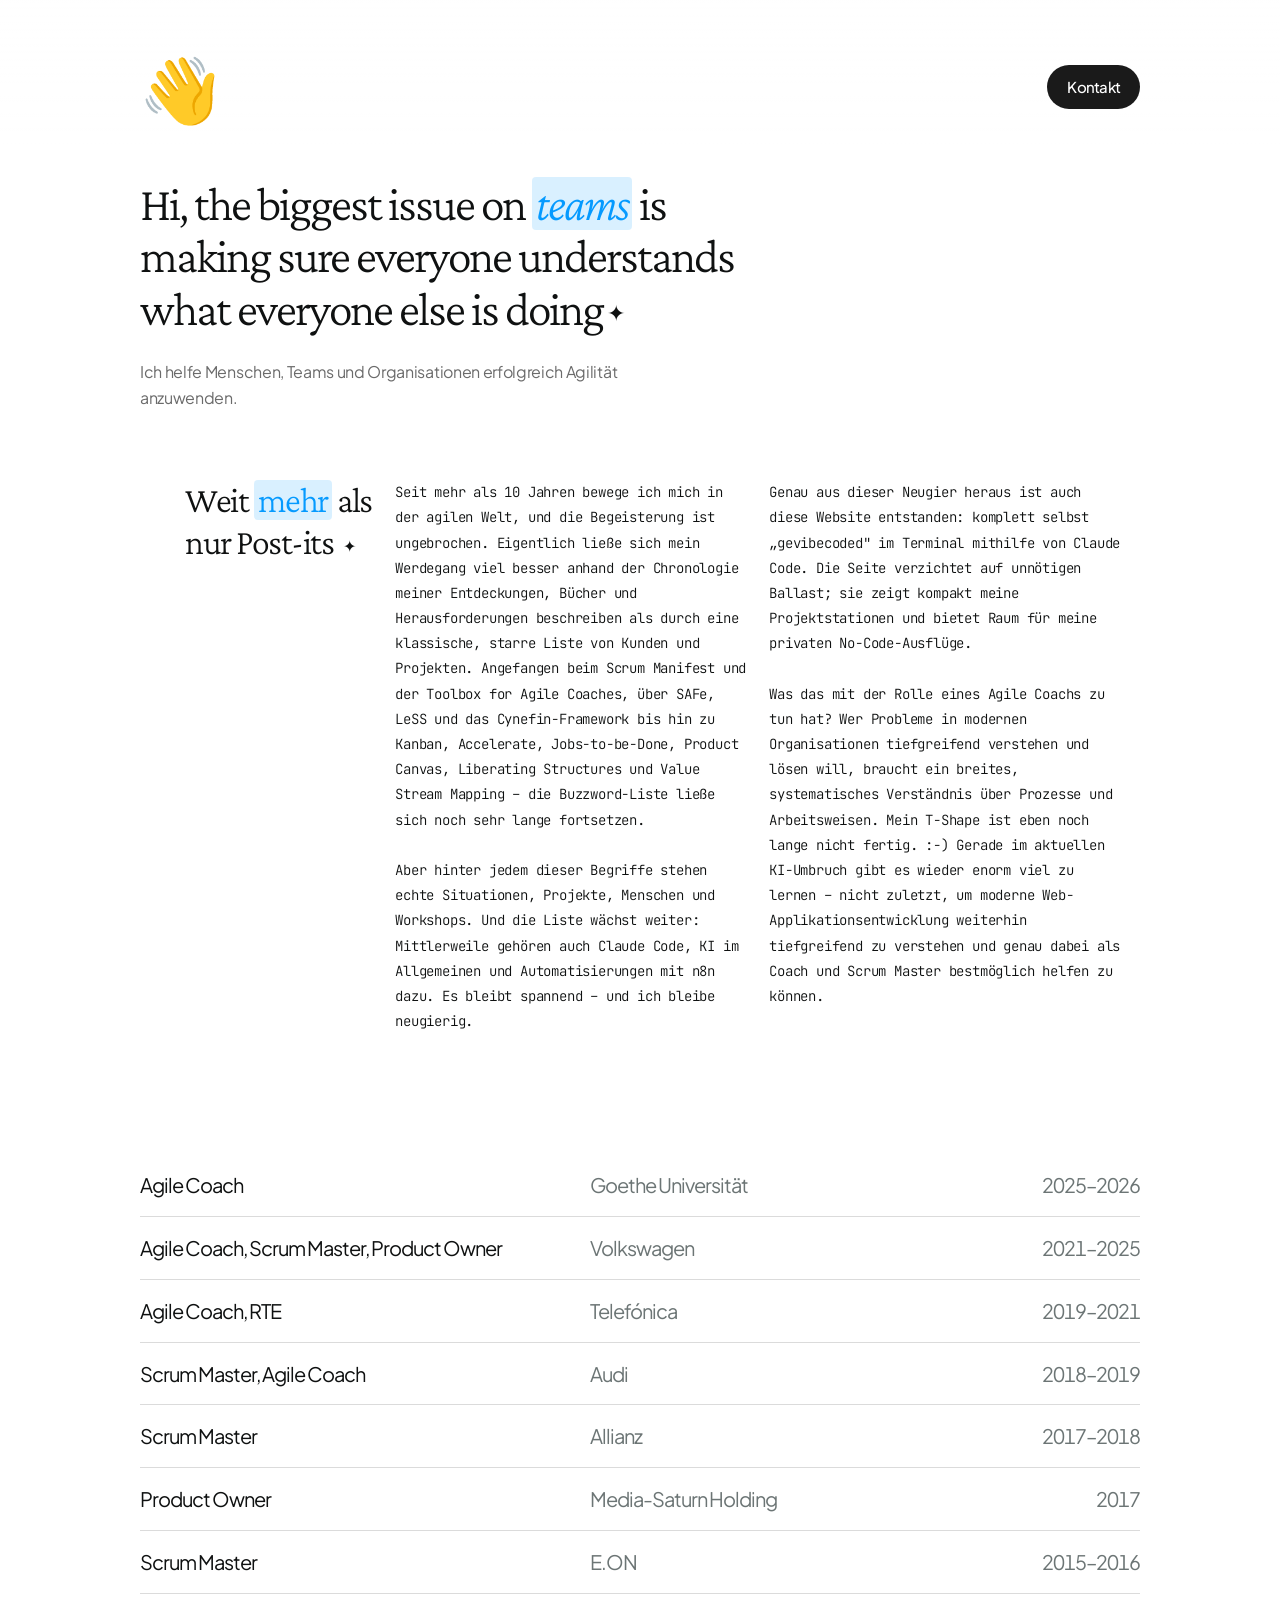
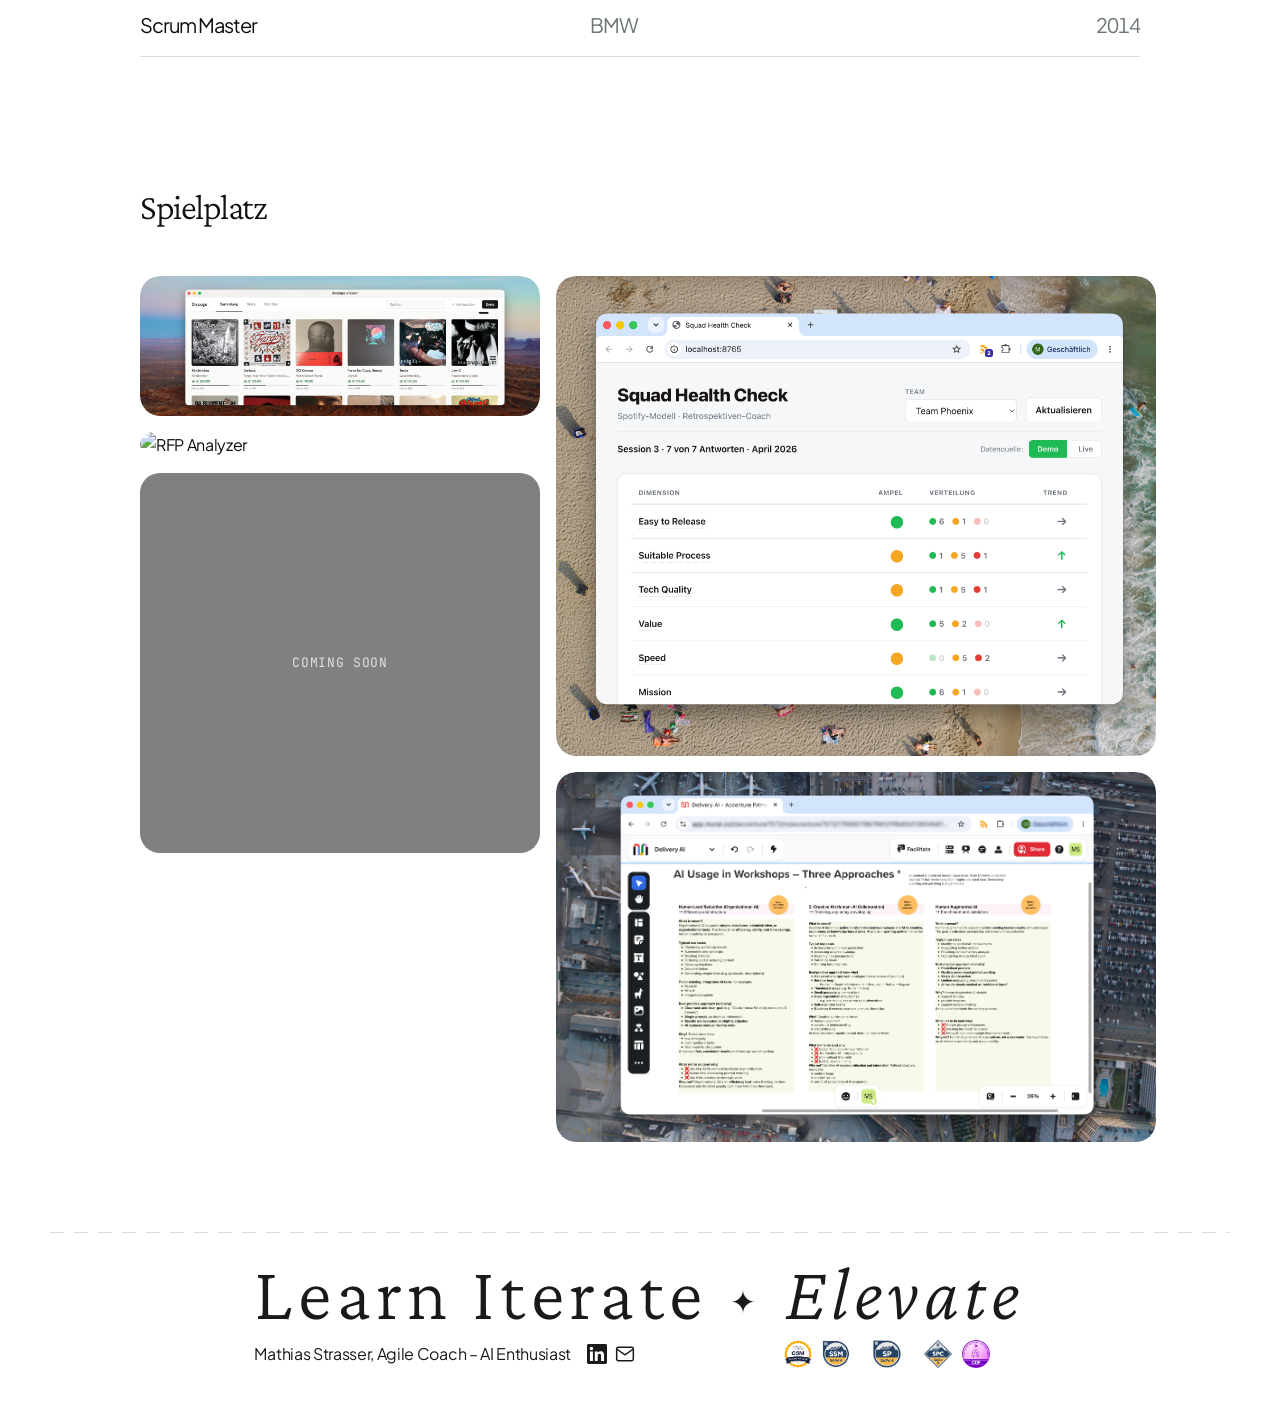
==== commit 5f3339a3: "Rename projects section to "Spielplatz", shrink footer text 5px - "Projekte" -> "Spielplatz": better" ====
--- a/index.html
+++ b/index.html
@@ -101,7 +101,7 @@
     </section>
 
     <section id="projekte" class="section-projects" aria-labelledby="projekte-title">
-      <h2 id="projekte-title" class="section-title">Projekte</h2>
+      <h2 id="projekte-title" class="section-title">Spielplatz</h2>
 
       <div class="projects-grid">
         <div class="projects-column projects-column-left">
--- a/styles.css
+++ b/styles.css
@@ -72,12 +72,6 @@
   /* Hero-Title (eigenständig größer als Footer-Headline) */
   --fs-hero-title: 48px;
   --ls-hero-title: -2px;
-
-  /* Section Title */
-  --fs-section-title: 24px;
-  --fw-section-title: 300;
-  --lh-section-title: 1.09;
-  --ls-section-title: -1.2px;
 
   /* Body */
   --fs-body: 16px;
@@ -307,10 +301,10 @@
 
 .section-title {
   font-family: var(--font-serif);
-  font-size: var(--fs-section-title);
-  font-weight: var(--fw-section-title);
-  line-height: var(--lh-section-title);
-  letter-spacing: var(--ls-section-title);
+  font-size: 36px;
+  font-weight: 300;
+  line-height: 1.15;
+  letter-spacing: -1.5px;
   color: var(--color-almost-black);
 }
 
@@ -810,7 +804,7 @@
 
 .footer-headline {
   font-family: var(--font-serif);
-  font-size: clamp(45px, 6vw, 101px);
+  font-size: clamp(40px, 6vw, 96px);
   font-weight: var(--fw-hero);
   line-height: var(--lh-hero);
   letter-spacing: calc(-0.02em + 5pt);
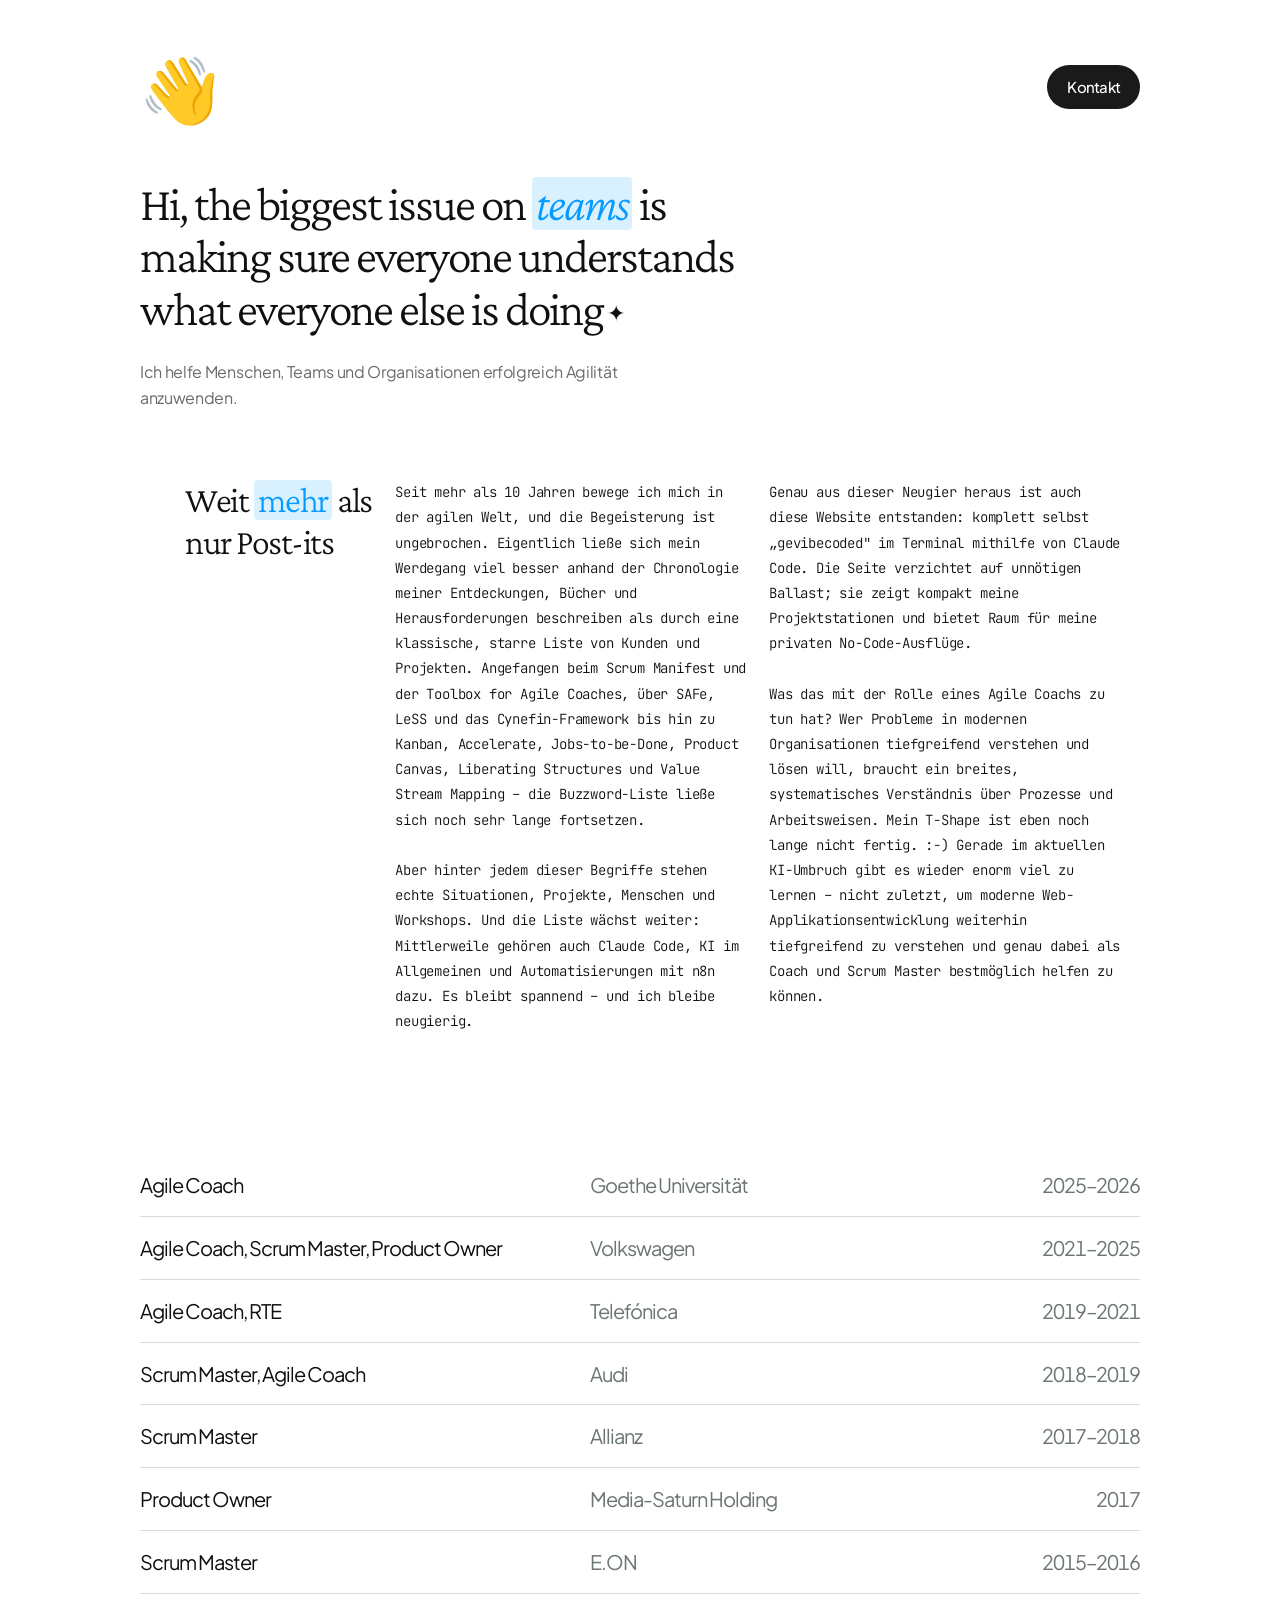
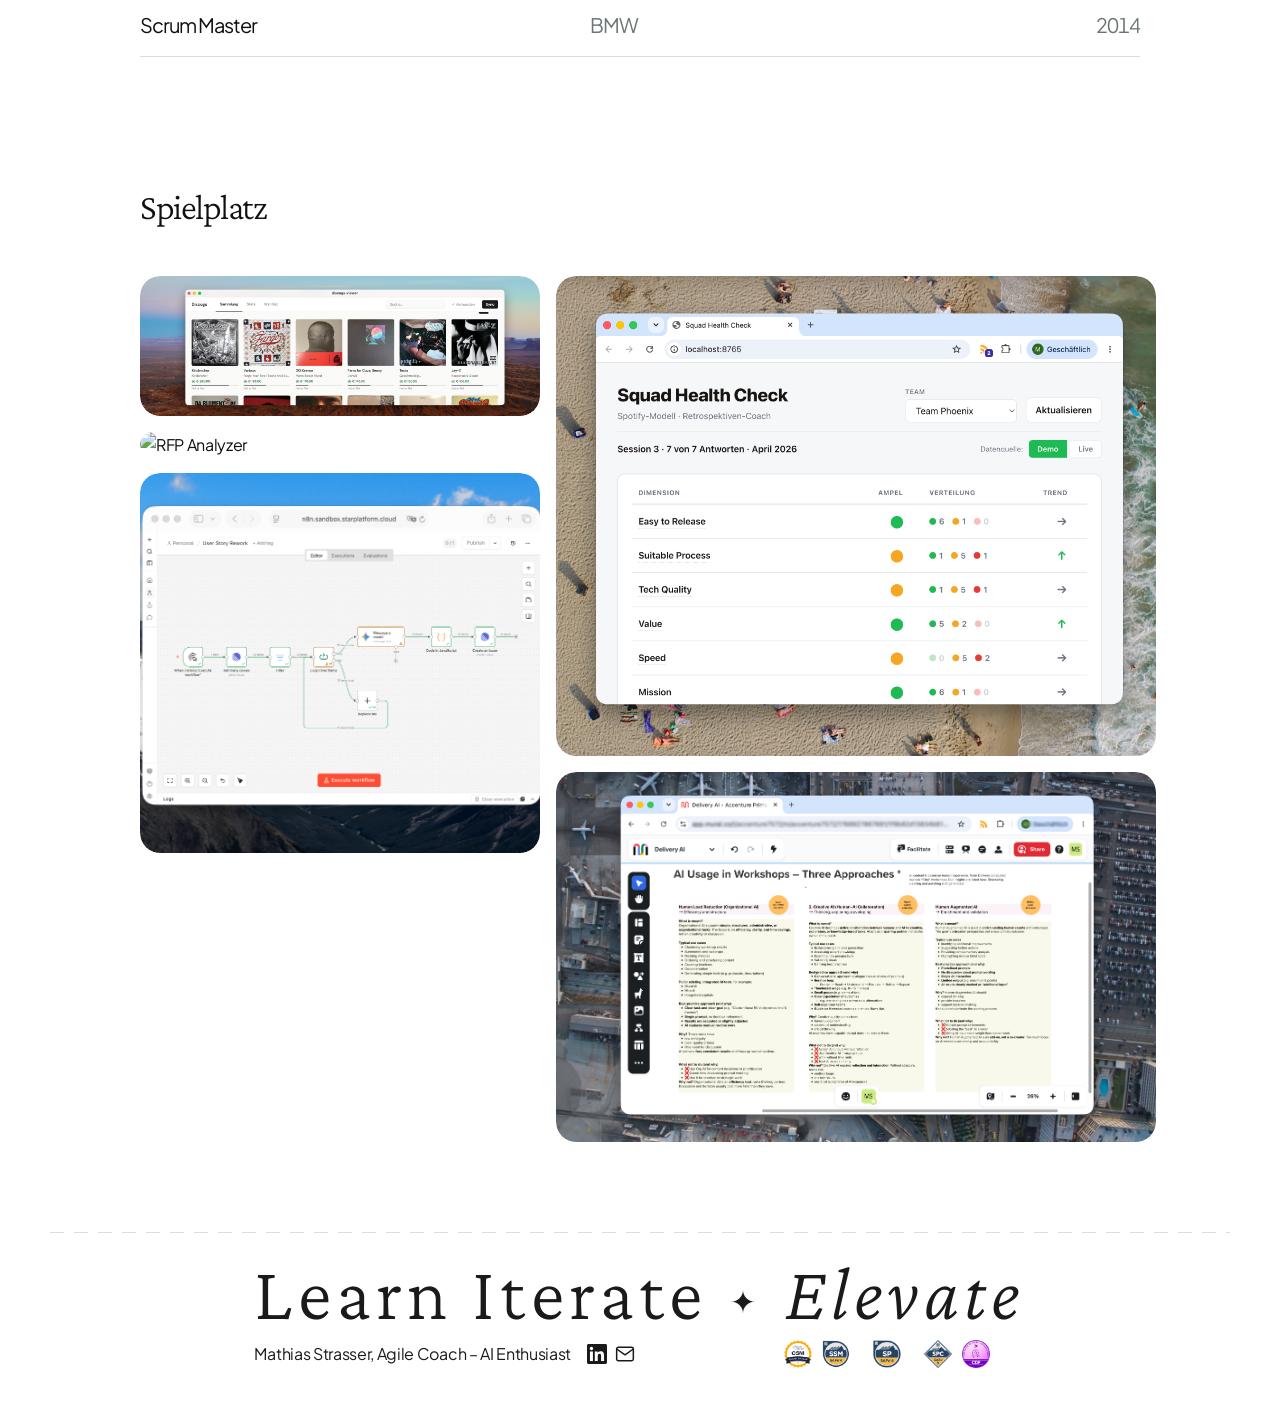
==== commit a187030e: "Add Backlog Autopilot project page, remove star decoration, text tweaks - New subpage n8n-workflow.h" ====
--- a/index.html
+++ b/index.html
@@ -33,7 +33,7 @@
 
     <section id="haltung" class="section-philosophy" aria-labelledby="haltung-title">
       <div class="philosophy-grid">
-        <h2 id="haltung-title" class="philosophy-headline">Weit <span class="highlight">mehr</span> als<br>nur Post-its <span class="hero-deko">✦</span></h2>
+        <h2 id="haltung-title" class="philosophy-headline">Weit <span class="highlight">mehr</span> als<br>nur Post-its</h2>
 
         <div class="philosophy-text philosophy-text-left">
           <p>
@@ -117,9 +117,12 @@
               alt="RFP Analyzer"
             >
           </a>
-          <div class="project-card project-card-medium project-card-5 project-card-disabled">
-            <p class="project-card-placeholder">Coming Soon</p>
-          </div>
+          <a href="n8n-workflow.html" class="project-card project-card-medium project-card-5">
+            <img
+              src="n8n/Kachel.png"
+              alt="Backlog Autopilot"
+            >
+          </a>
         </div>
 
         <div class="projects-column projects-column-right">
--- a/styles.css
+++ b/styles.css
@@ -545,27 +545,17 @@
 }
 
 .project-card-5 {
-  background-color: #808080;
-}
-
-.project-card-disabled {
-  cursor: default;
-  align-items: center;
-  justify-content: center;
-}
-
-.project-card-disabled:hover {
-  transform: none;
-}
-
-.project-card-placeholder {
-  font-family: var(--font-mono);
-  font-size: 13px;
-  font-weight: 400;
-  letter-spacing: 0.05em;
-  text-transform: uppercase;
-  color: rgba(255, 255, 255, 0.75);
-  margin: 0;
+  background-color: transparent;
+  position: relative;
+}
+
+.project-card-5 img {
+  position: absolute;
+  inset: 0;
+  width: 100%;
+  height: 100%;
+  object-fit: cover;
+  border-radius: 20px;
 }
 
 /* ==========================================================================
@@ -722,6 +712,14 @@
 
 .project-detail-pair:nth-of-type(4) .project-detail-box {
   transform: rotate(1.2deg) translate(12px, 10px);
+}
+
+.project-detail-pair:nth-of-type(5) .project-detail-box {
+  transform: rotate(-1.1deg) translate(9px, 14px);
+}
+
+.project-detail-pair:nth-of-type(6) .project-detail-box {
+  transform: rotate(0.9deg) translate(14px, 9px);
 }
 
 .project-detail-pair:nth-of-type(2n) {
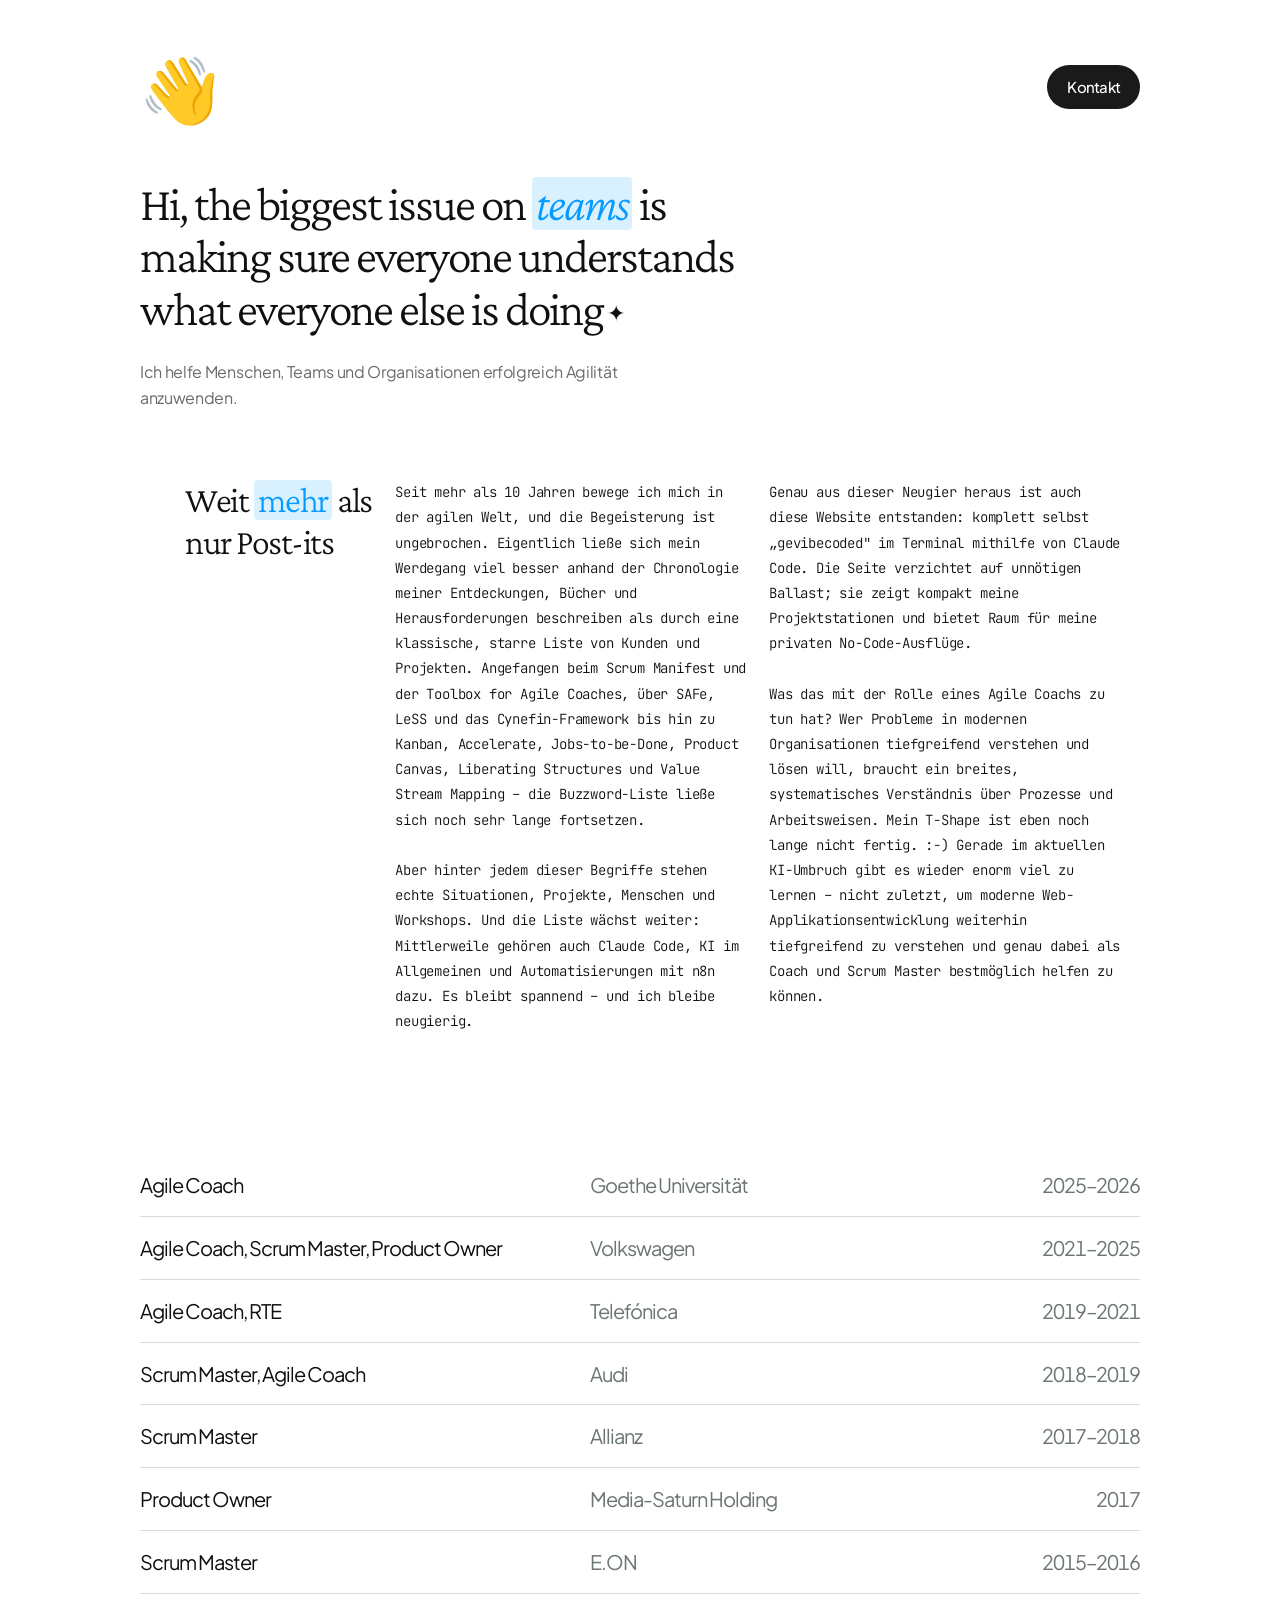
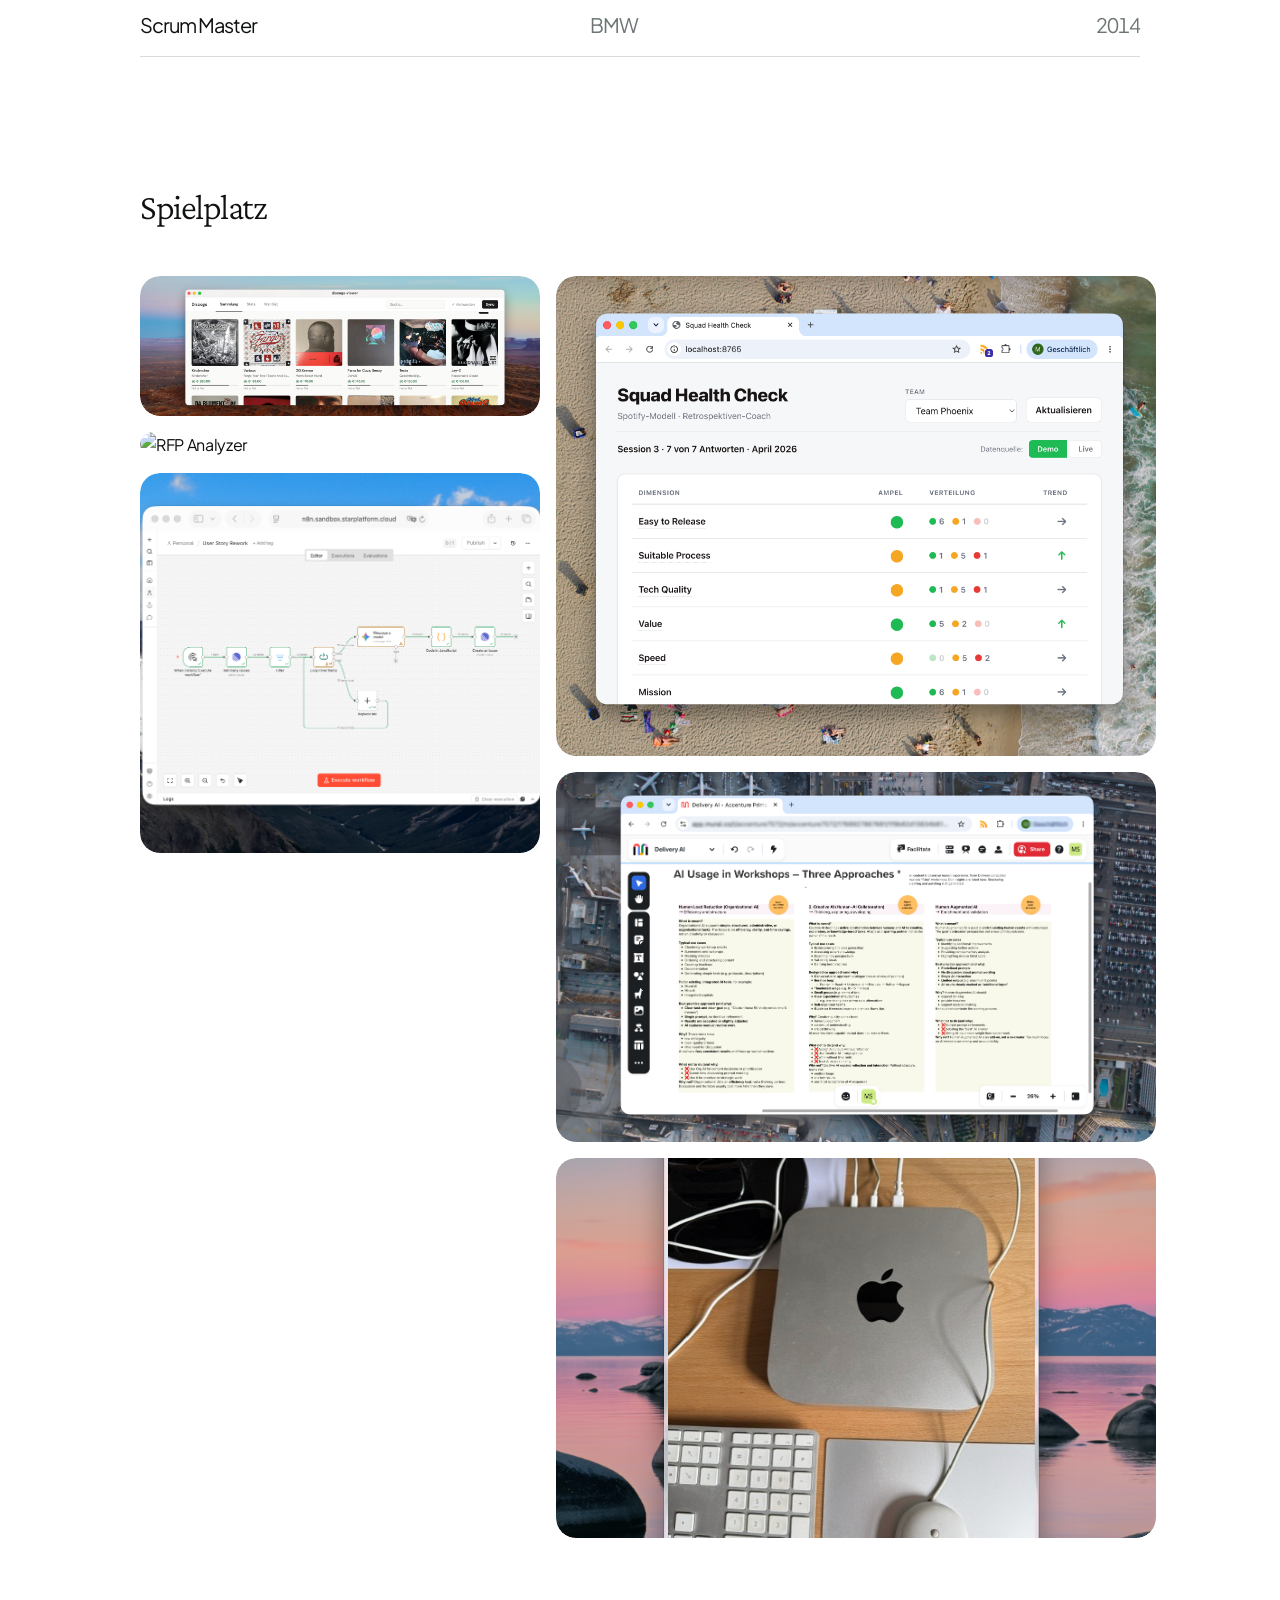
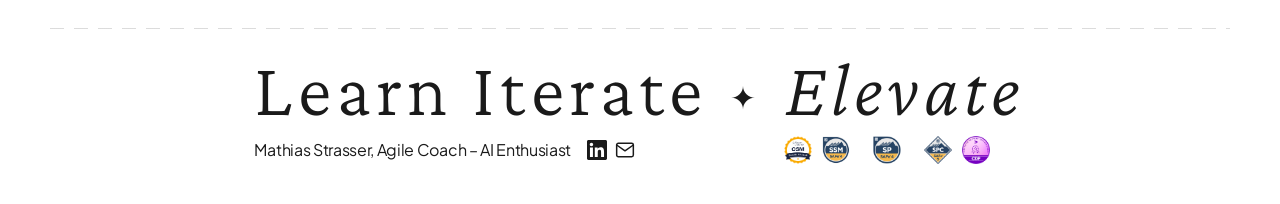
==== commit e388fba8: "Add OpenClaw Spielplatz-Projekt: Mac Mini KI-Agent-Experiment Neue Kachel auf der Startseite verlink" ====
--- a/index.html
+++ b/index.html
@@ -138,6 +138,12 @@
               alt="KI Workshop"
             >
           </a>
+          <a href="openclaw.html" class="project-card project-card-medium project-card-6">
+            <img
+              src="OpenClaw/Kachel.png"
+              alt="OpenClaw auf dem Mac Mini"
+            >
+          </a>
         </div>
       </div>
     </section>
--- a/styles.css
+++ b/styles.css
@@ -558,6 +558,20 @@
   border-radius: 20px;
 }
 
+.project-card-6 {
+  background-color: transparent;
+  position: relative;
+}
+
+.project-card-6 img {
+  position: absolute;
+  inset: 0;
+  width: 100%;
+  height: 100%;
+  object-fit: cover;
+  border-radius: 20px;
+}
+
 /* ==========================================================================
    12. Project Detail Pages
    ========================================================================== */
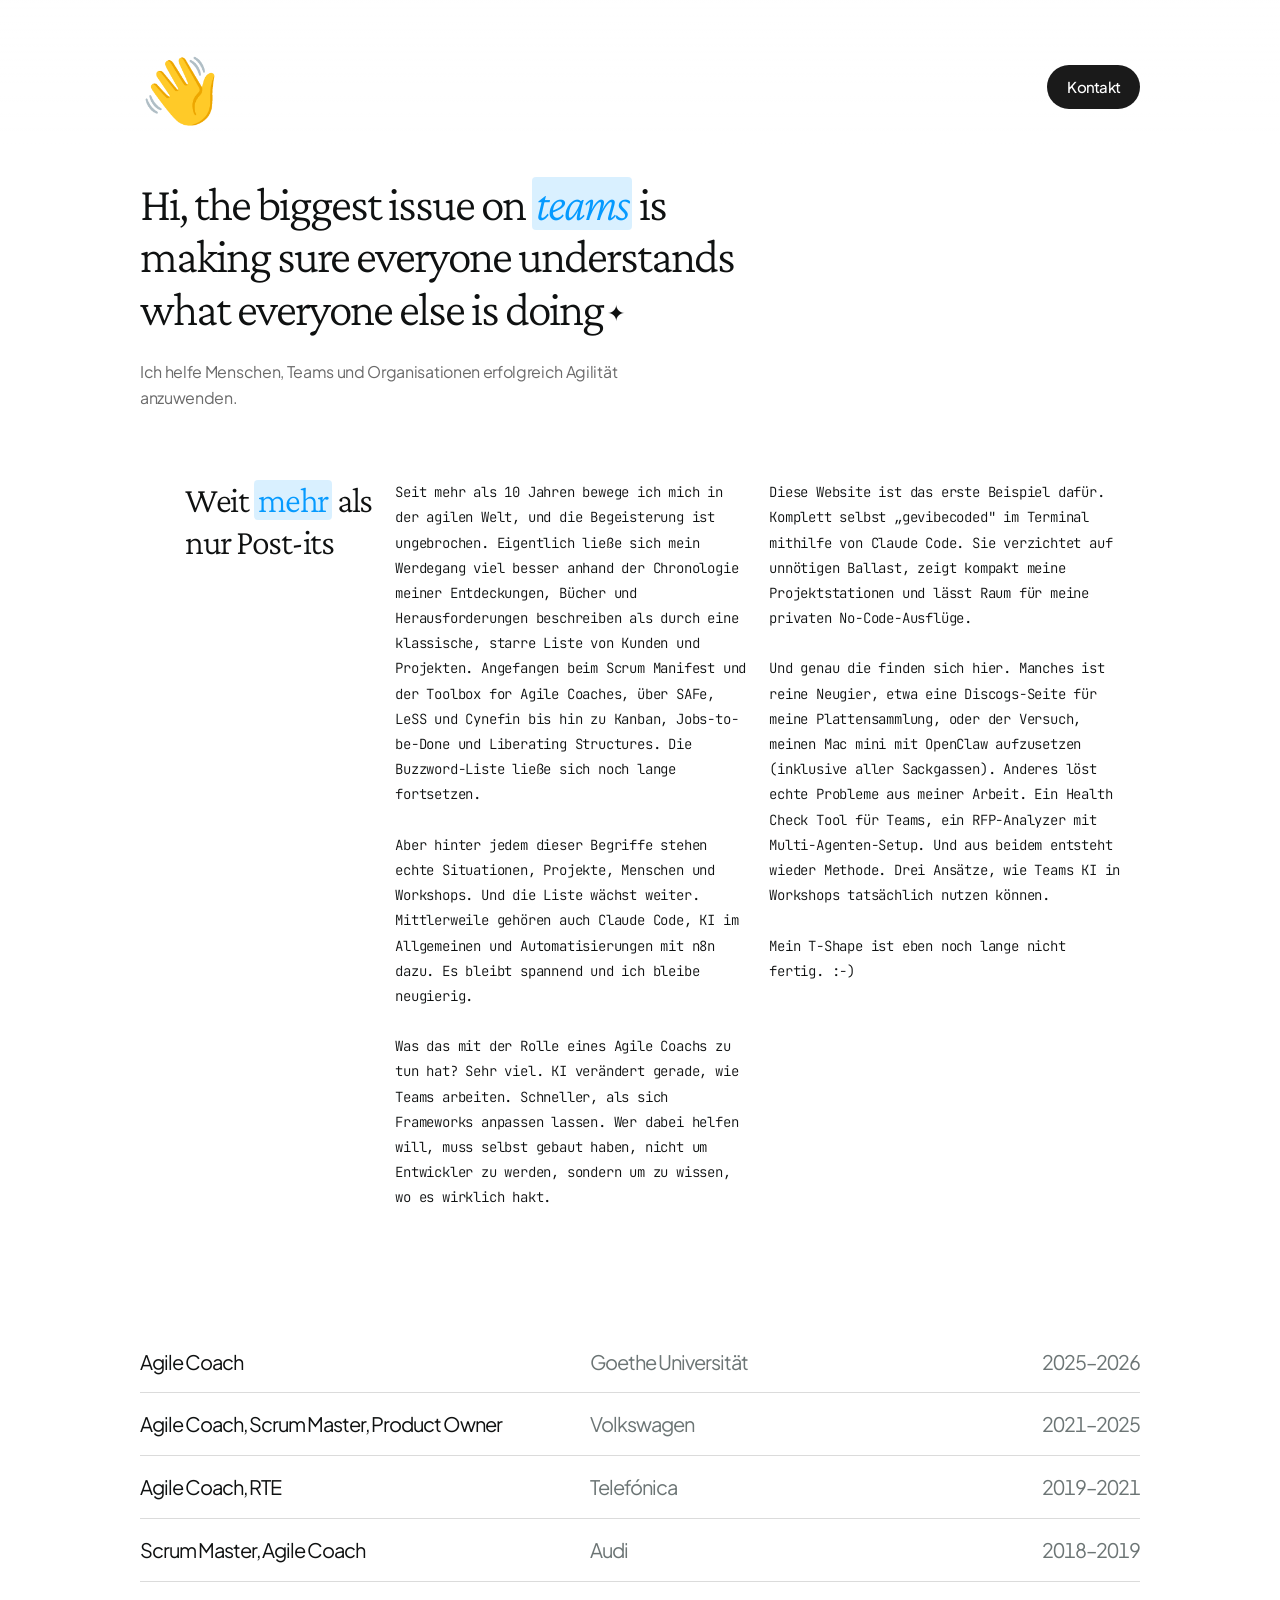
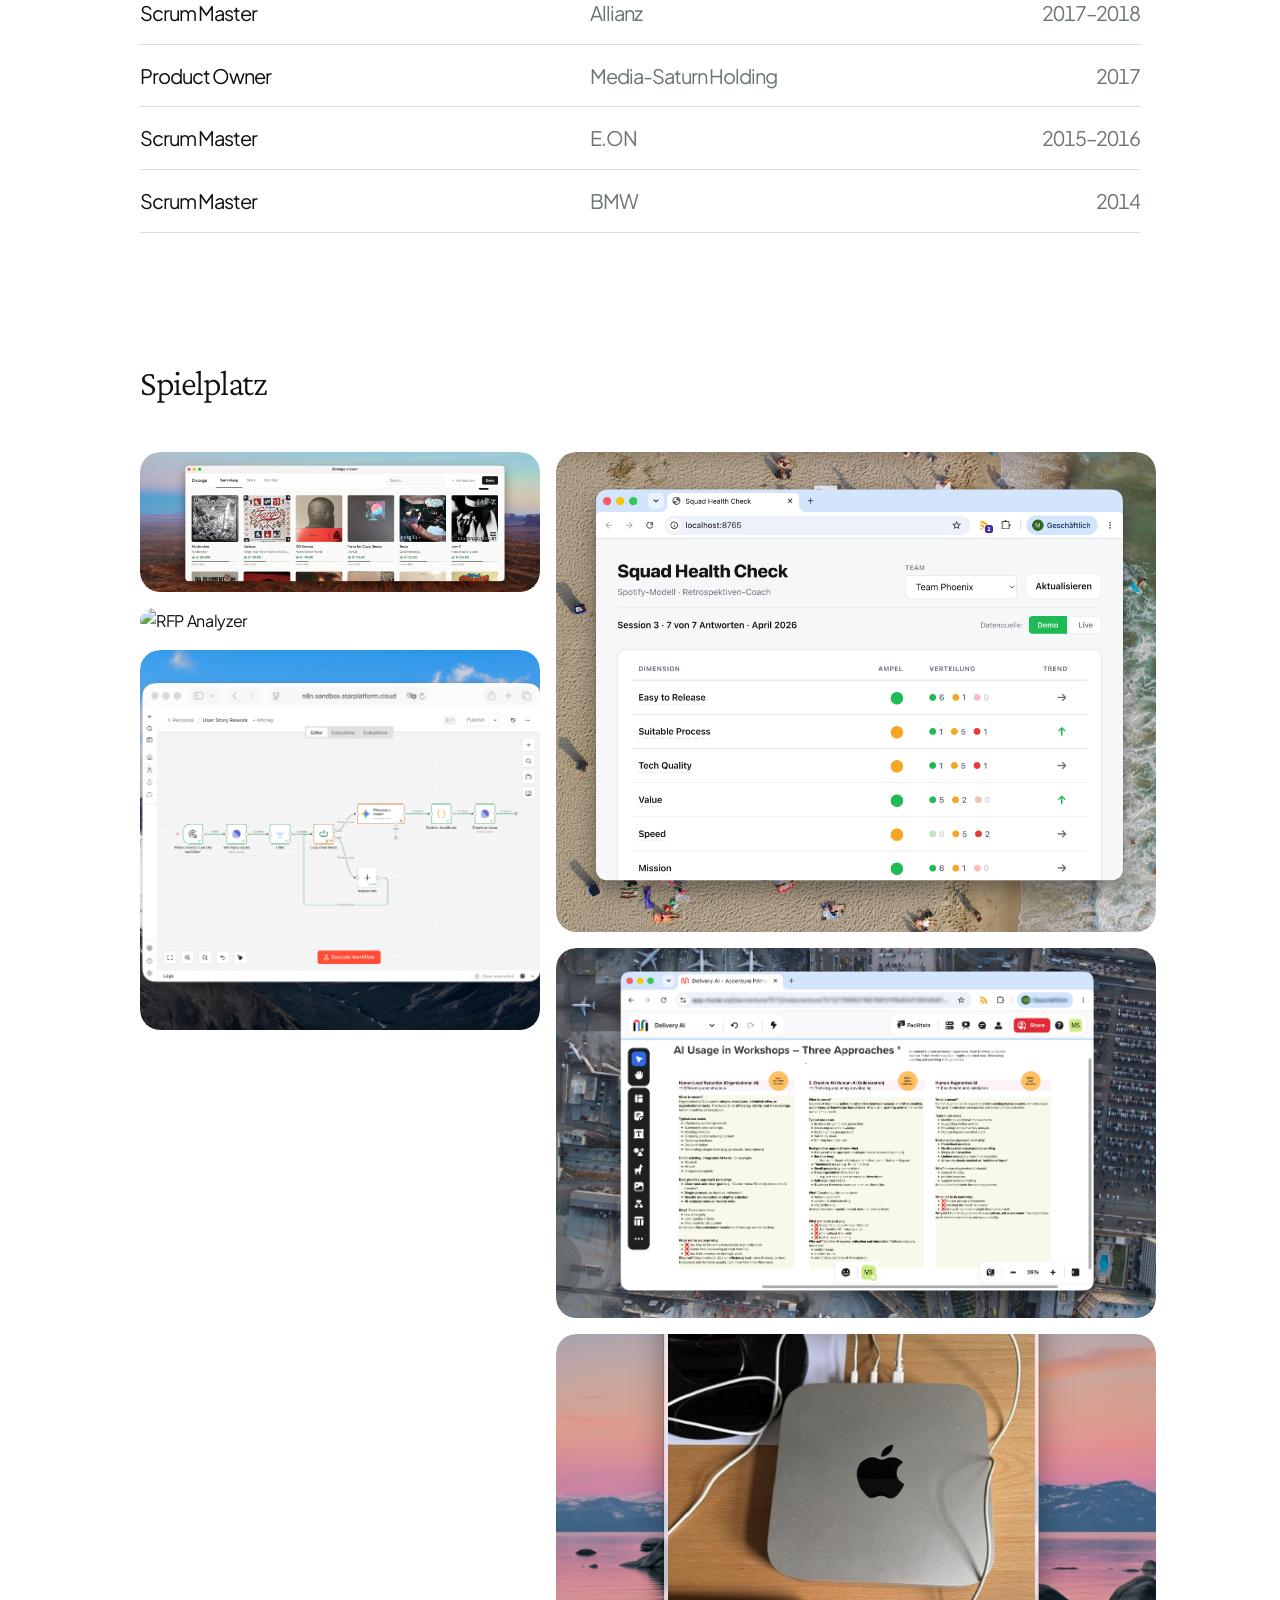
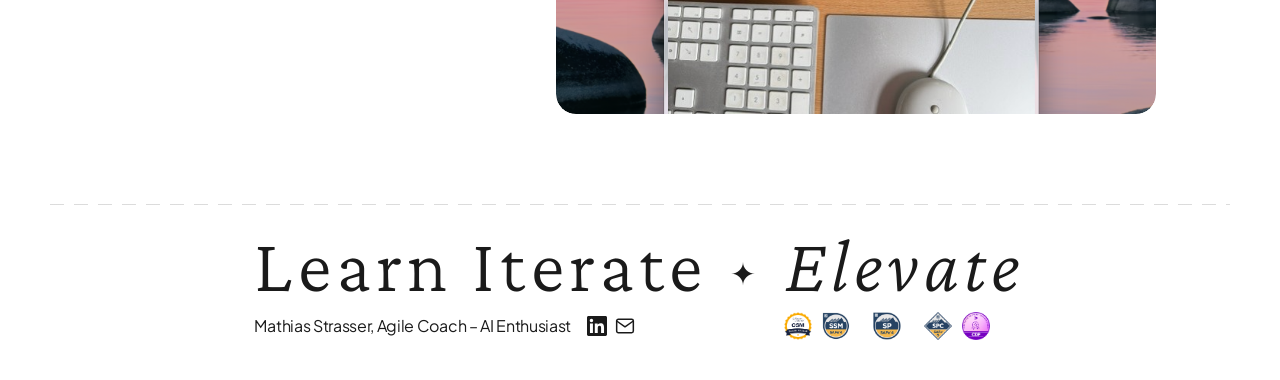
==== commit a3fe9cdc: "Update Philosophie-Text auf der Startseite und Jahreszahl im KI-Workshop-Projekt Co-Authored-By: Cla" ====
--- a/index.html
+++ b/index.html
@@ -37,19 +37,25 @@
 
         <div class="philosophy-text philosophy-text-left">
           <p>
-            Seit mehr als 10 Jahren bewege ich mich in der agilen Welt, und die Begeisterung ist ungebrochen. Eigentlich ließe sich mein Werdegang viel besser anhand der Chronologie meiner Entdeckungen, Bücher und Herausforderungen beschreiben als durch eine klassische, starre Liste von Kunden und Projekten. Angefangen beim Scrum Manifest und der Toolbox for Agile Coaches, über SAFe, LeSS und das Cynefin-Framework bis hin zu Kanban, Accelerate, Jobs-to-be-Done, Product Canvas, Liberating Structures und Value Stream Mapping – die Buzzword-Liste ließe sich noch sehr lange fortsetzen.
+            Seit mehr als 10 Jahren bewege ich mich in der agilen Welt, und die Begeisterung ist ungebrochen. Eigentlich ließe sich mein Werdegang viel besser anhand der Chronologie meiner Entdeckungen, Bücher und Herausforderungen beschreiben als durch eine klassische, starre Liste von Kunden und Projekten. Angefangen beim Scrum Manifest und der Toolbox for Agile Coaches, über SAFe, LeSS und Cynefin bis hin zu Kanban, Jobs-to-be-Done und Liberating Structures. Die Buzzword-Liste ließe sich noch lange fortsetzen.
           </p>
           <p>
-            Aber hinter jedem dieser Begriffe stehen echte Situationen, Projekte, Menschen und Workshops. Und die Liste wächst weiter: Mittlerweile gehören auch Claude Code, KI im Allgemeinen und Automatisierungen mit n8n dazu. Es bleibt spannend – und ich bleibe neugierig.
+            Aber hinter jedem dieser Begriffe stehen echte Situationen, Projekte, Menschen und Workshops. Und die Liste wächst weiter. Mittlerweile gehören auch Claude Code, KI im Allgemeinen und Automatisierungen mit n8n dazu. Es bleibt spannend und ich bleibe neugierig.
+          </p>
+          <p>
+            Was das mit der Rolle eines Agile Coachs zu tun hat? Sehr viel. KI verändert gerade, wie Teams arbeiten. Schneller, als sich Frameworks anpassen lassen. Wer dabei helfen will, muss selbst gebaut haben, nicht um Entwickler zu werden, sondern um zu wissen, wo es wirklich hakt.
           </p>
         </div>
 
         <div class="philosophy-text philosophy-text-right">
           <p>
-            Genau aus dieser Neugier heraus ist auch diese Website entstanden: komplett selbst „gevibecoded" im Terminal mithilfe von Claude Code. Die Seite verzichtet auf unnötigen Ballast; sie zeigt kompakt meine Projektstationen und bietet Raum für meine privaten No-Code-Ausflüge.
+            Diese Website ist das erste Beispiel dafür. Komplett selbst „gevibecoded" im Terminal mithilfe von Claude Code. Sie verzichtet auf unnötigen Ballast, zeigt kompakt meine Projektstationen und lässt Raum für meine privaten No-Code-Ausflüge.
           </p>
           <p>
-            Was das mit der Rolle eines Agile Coachs zu tun hat? Wer Probleme in modernen Organisationen tiefgreifend verstehen und lösen will, braucht ein breites, systematisches Verständnis über Prozesse und Arbeitsweisen. Mein T-Shape ist eben noch lange nicht fertig. :-) Gerade im aktuellen KI-Umbruch gibt es wieder enorm viel zu lernen – nicht zuletzt, um moderne Web-Applikationsentwicklung weiterhin tiefgreifend zu verstehen und genau dabei als Coach und Scrum Master bestmöglich helfen zu können.
+            Und genau die finden sich hier. Manches ist reine Neugier, etwa eine Discogs-Seite für meine Plattensammlung, oder der Versuch, meinen Mac mini mit OpenClaw aufzusetzen (inklusive aller Sackgassen). Anderes löst echte Probleme aus meiner Arbeit. Ein Health Check Tool für Teams, ein RFP-Analyzer mit Multi-Agenten-Setup. Und aus beidem entsteht wieder Methode. Drei Ansätze, wie Teams KI in Workshops tatsächlich nutzen können.
+          </p>
+          <p>
+            Mein T-Shape ist eben noch lange nicht fertig. :-)
           </p>
         </div>
       </div>
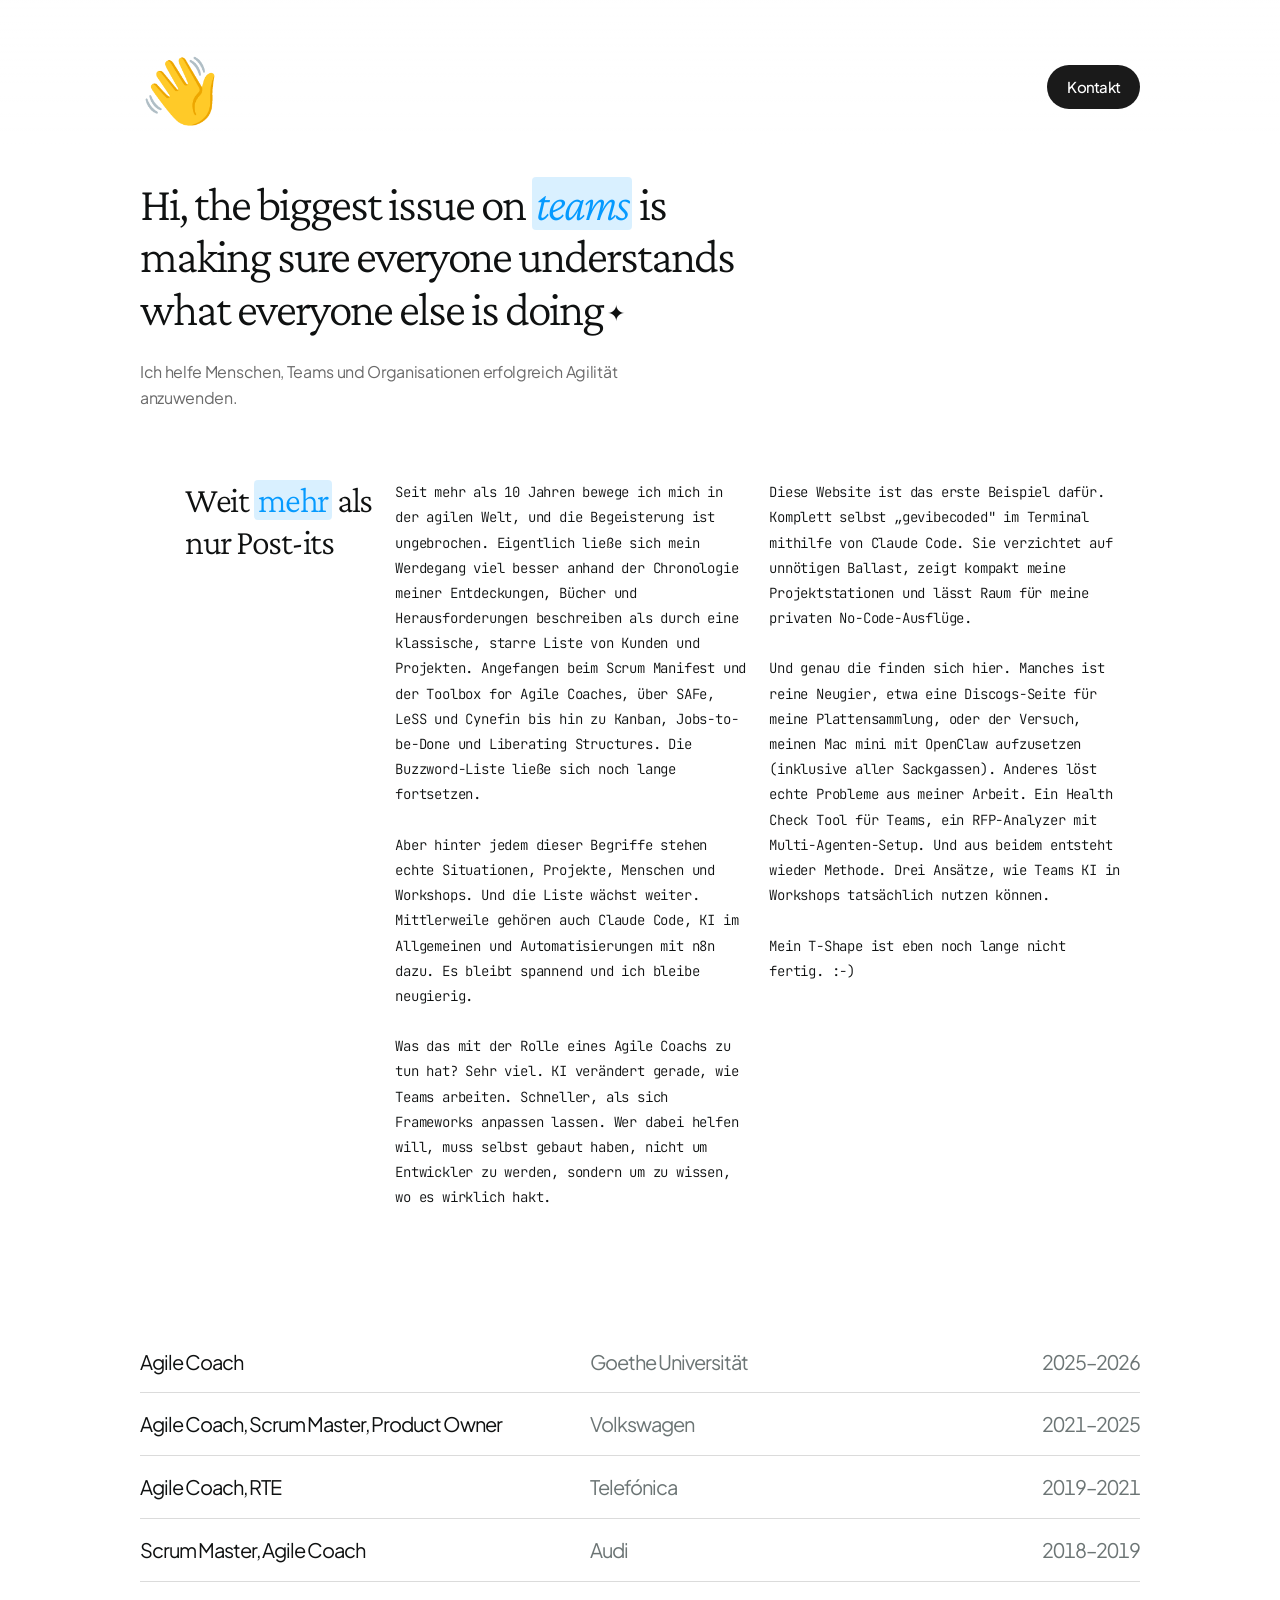
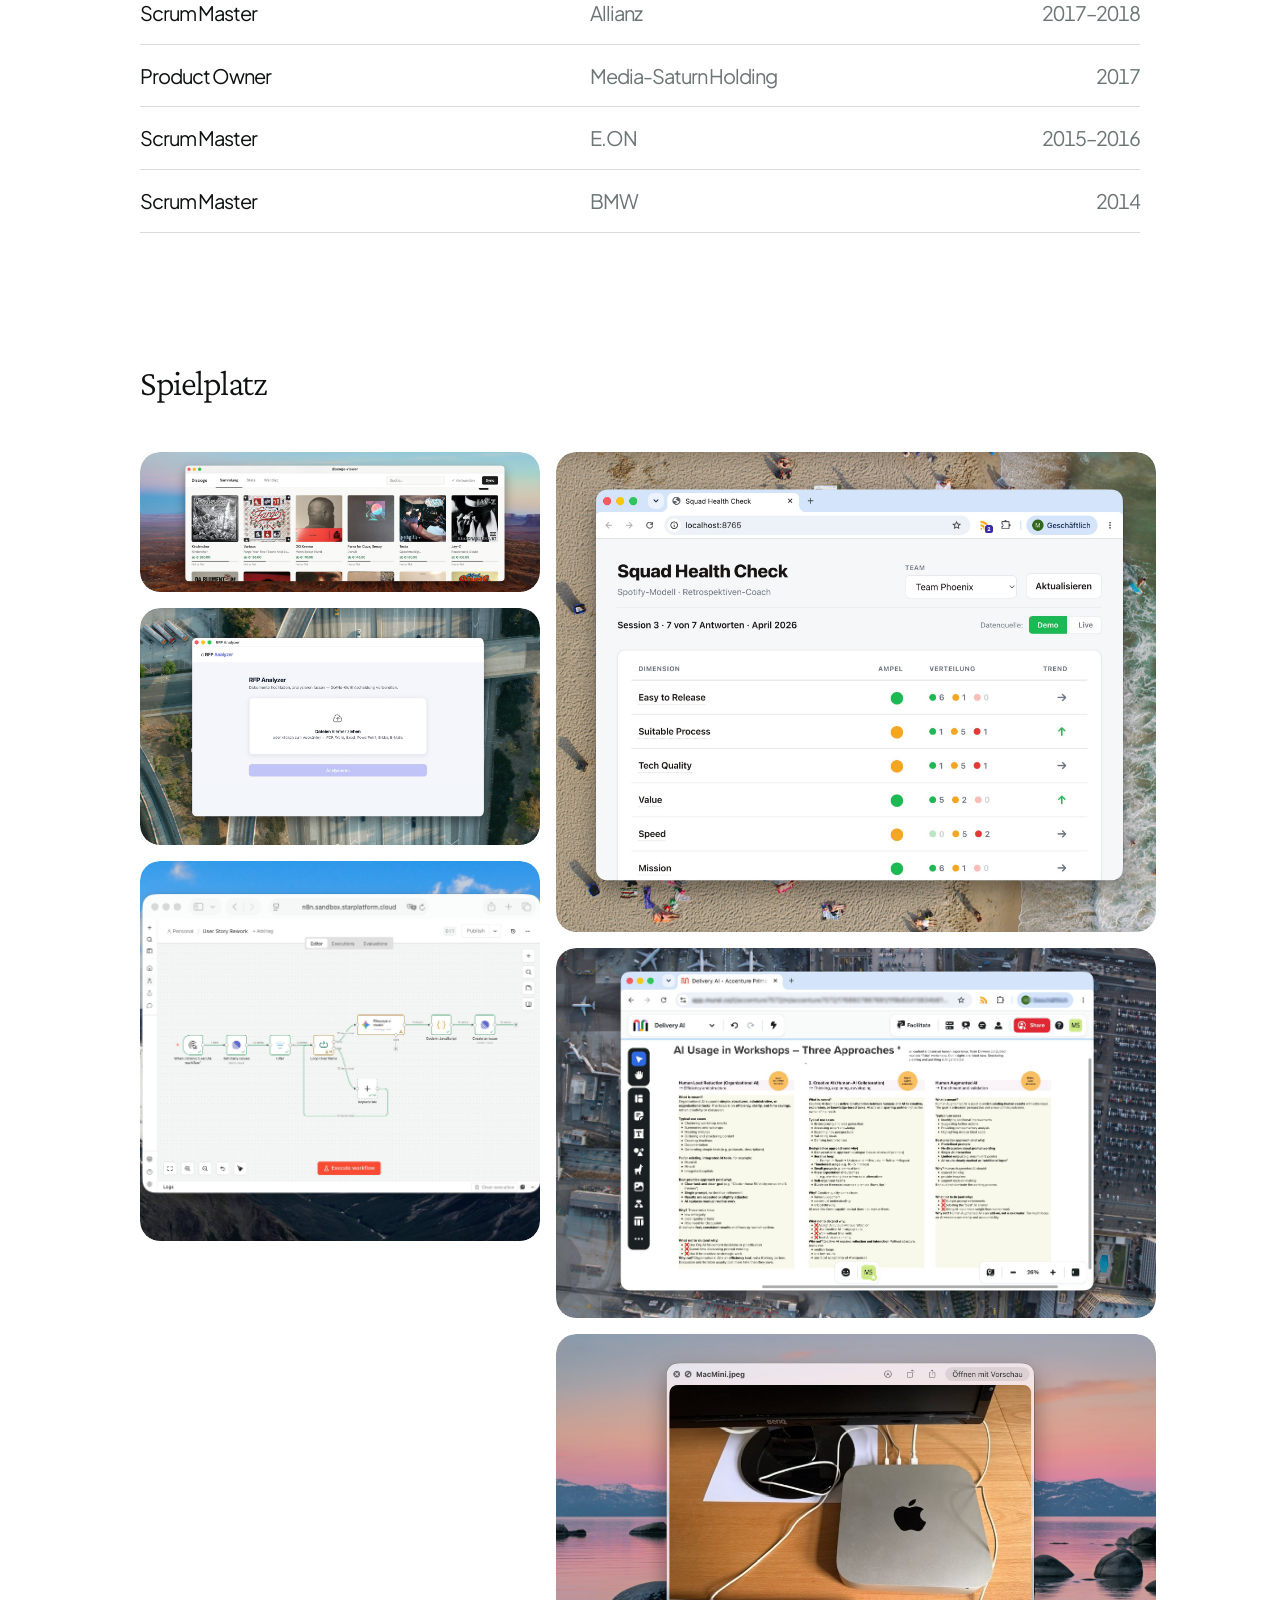
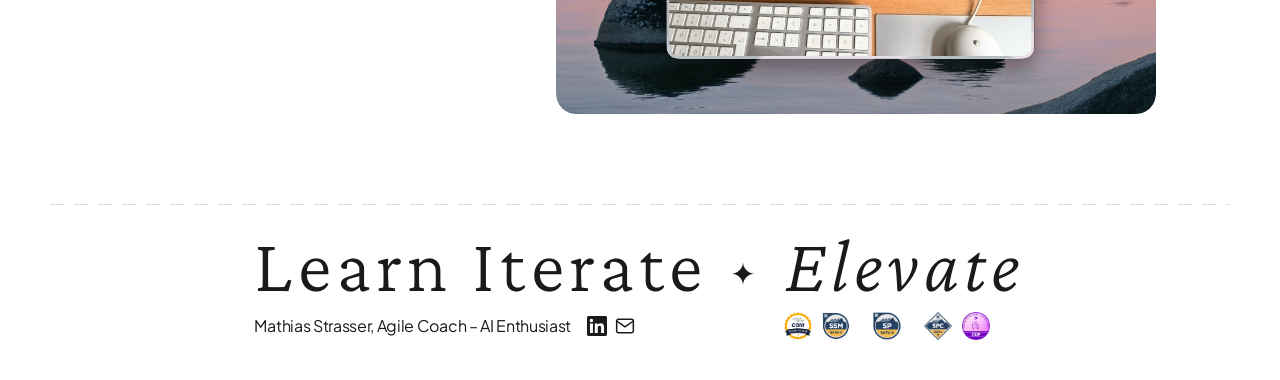
==== commit 824b5be9: "Projektbilder site-weit von PNG auf JPG umgestellt Co-Authored-By: Claude Sonnet 5 <noreply@anthropi" ====
--- a/index.html
+++ b/index.html
@@ -113,19 +113,19 @@
         <div class="projects-column projects-column-left">
           <a href="discogs.html" class="project-card project-card-small project-card-1">
             <img
-              src="Discogs/Discogs Header.png"
+              src="Discogs/Discogs Header.jpg"
               alt="Discogs Sammlung Viewer"
             >
           </a>
           <a href="rfp-checker.html" class="project-card project-card-large project-card-2">
             <img
-              src="RFP Analyzer/RFP Analyzer Index.png"
+              src="RFP Analyzer/RFP Analyzer Index.jpg"
               alt="RFP Analyzer"
             >
           </a>
           <a href="n8n-workflow.html" class="project-card project-card-medium project-card-5">
             <img
-              src="n8n/Kachel.png"
+              src="n8n/Kachel.jpg"
               alt="Backlog Autopilot"
             >
           </a>
@@ -134,19 +134,19 @@
         <div class="projects-column projects-column-right">
           <a href="health-check.html" class="project-card project-card-large project-card-3">
             <img
-              src="Health Check/Header2.png"
+              src="Health Check/Header2.jpg"
               alt="Squad Health Check Coach"
             >
           </a>
           <a href="ki-workshop.html" class="project-card project-card-small project-card-4">
             <img
-              src="Workshop/Workshop 2.png"
+              src="Workshop/Workshop 2.jpg"
               alt="KI Workshop"
             >
           </a>
           <a href="openclaw.html" class="project-card project-card-medium project-card-6">
             <img
-              src="OpenClaw/Kachel.png"
+              src="OpenClaw/Kachel.jpg"
               alt="OpenClaw auf dem Mac Mini"
             >
           </a>
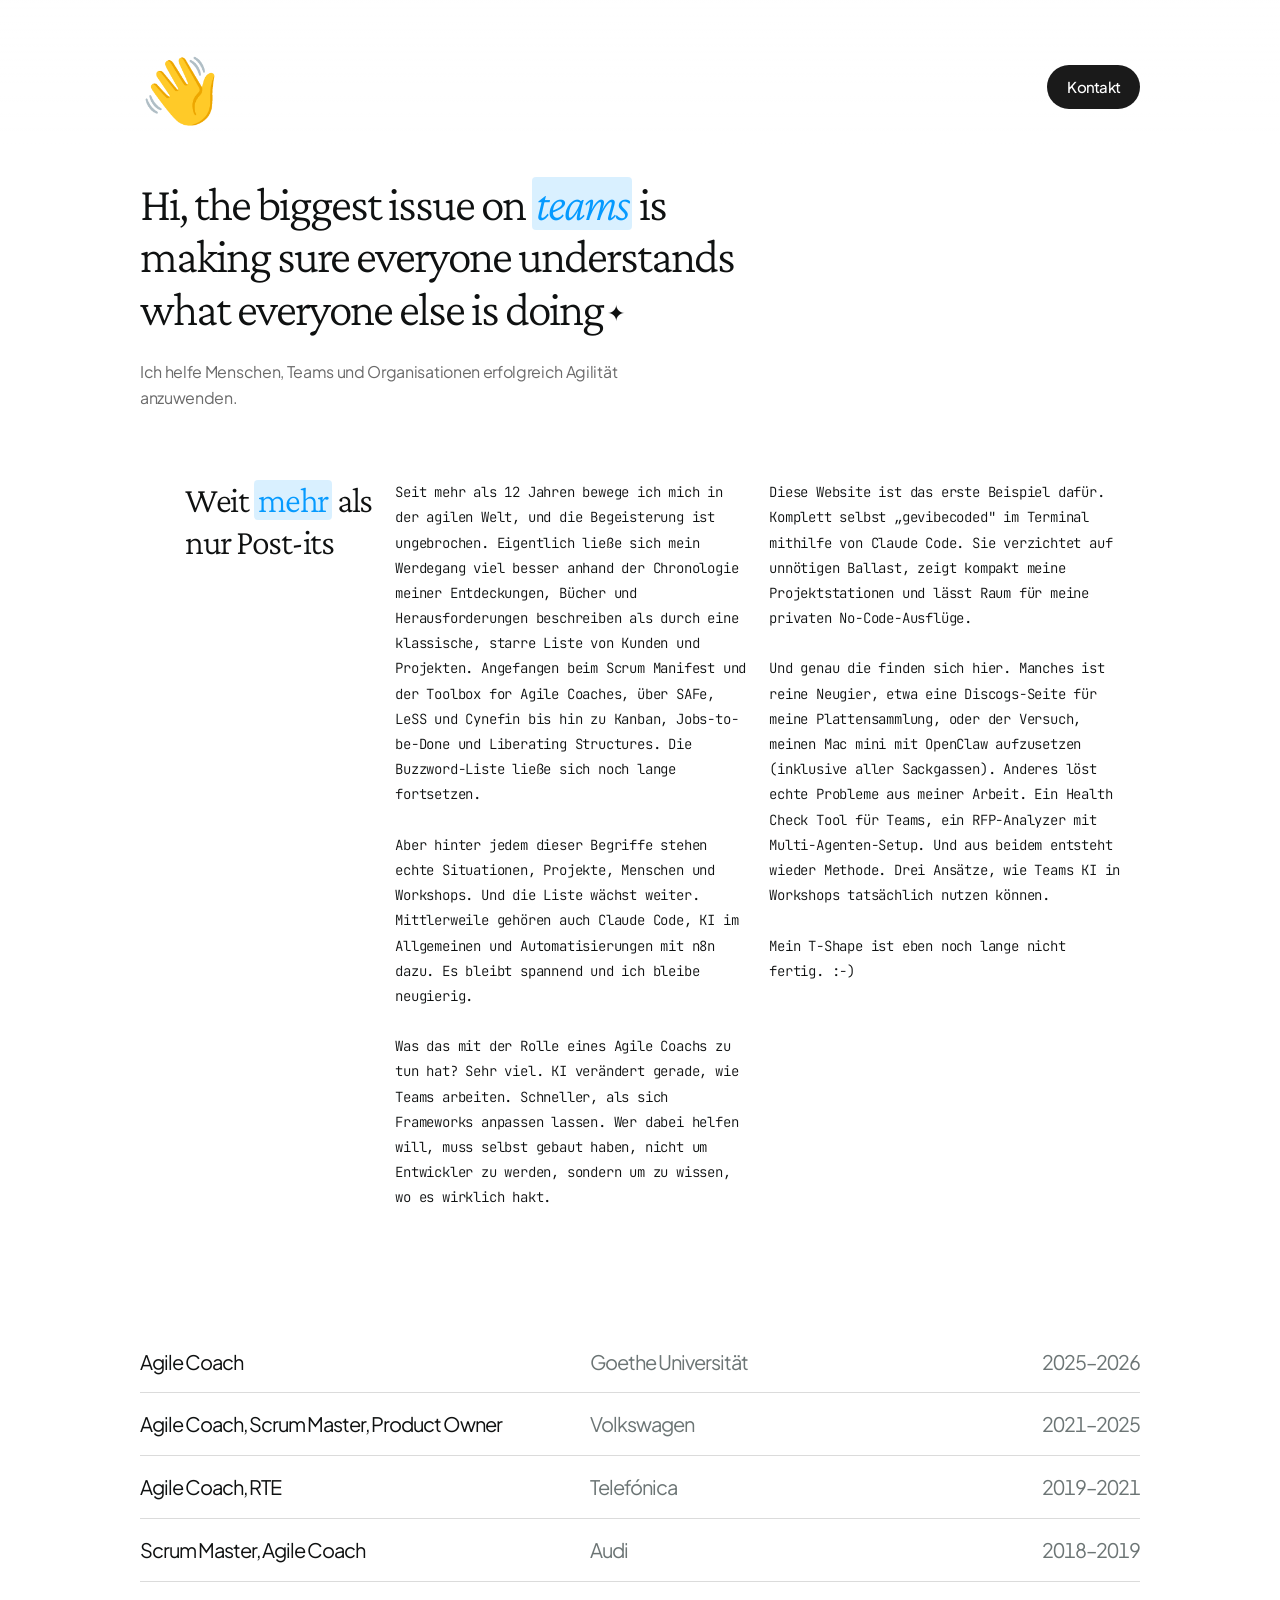
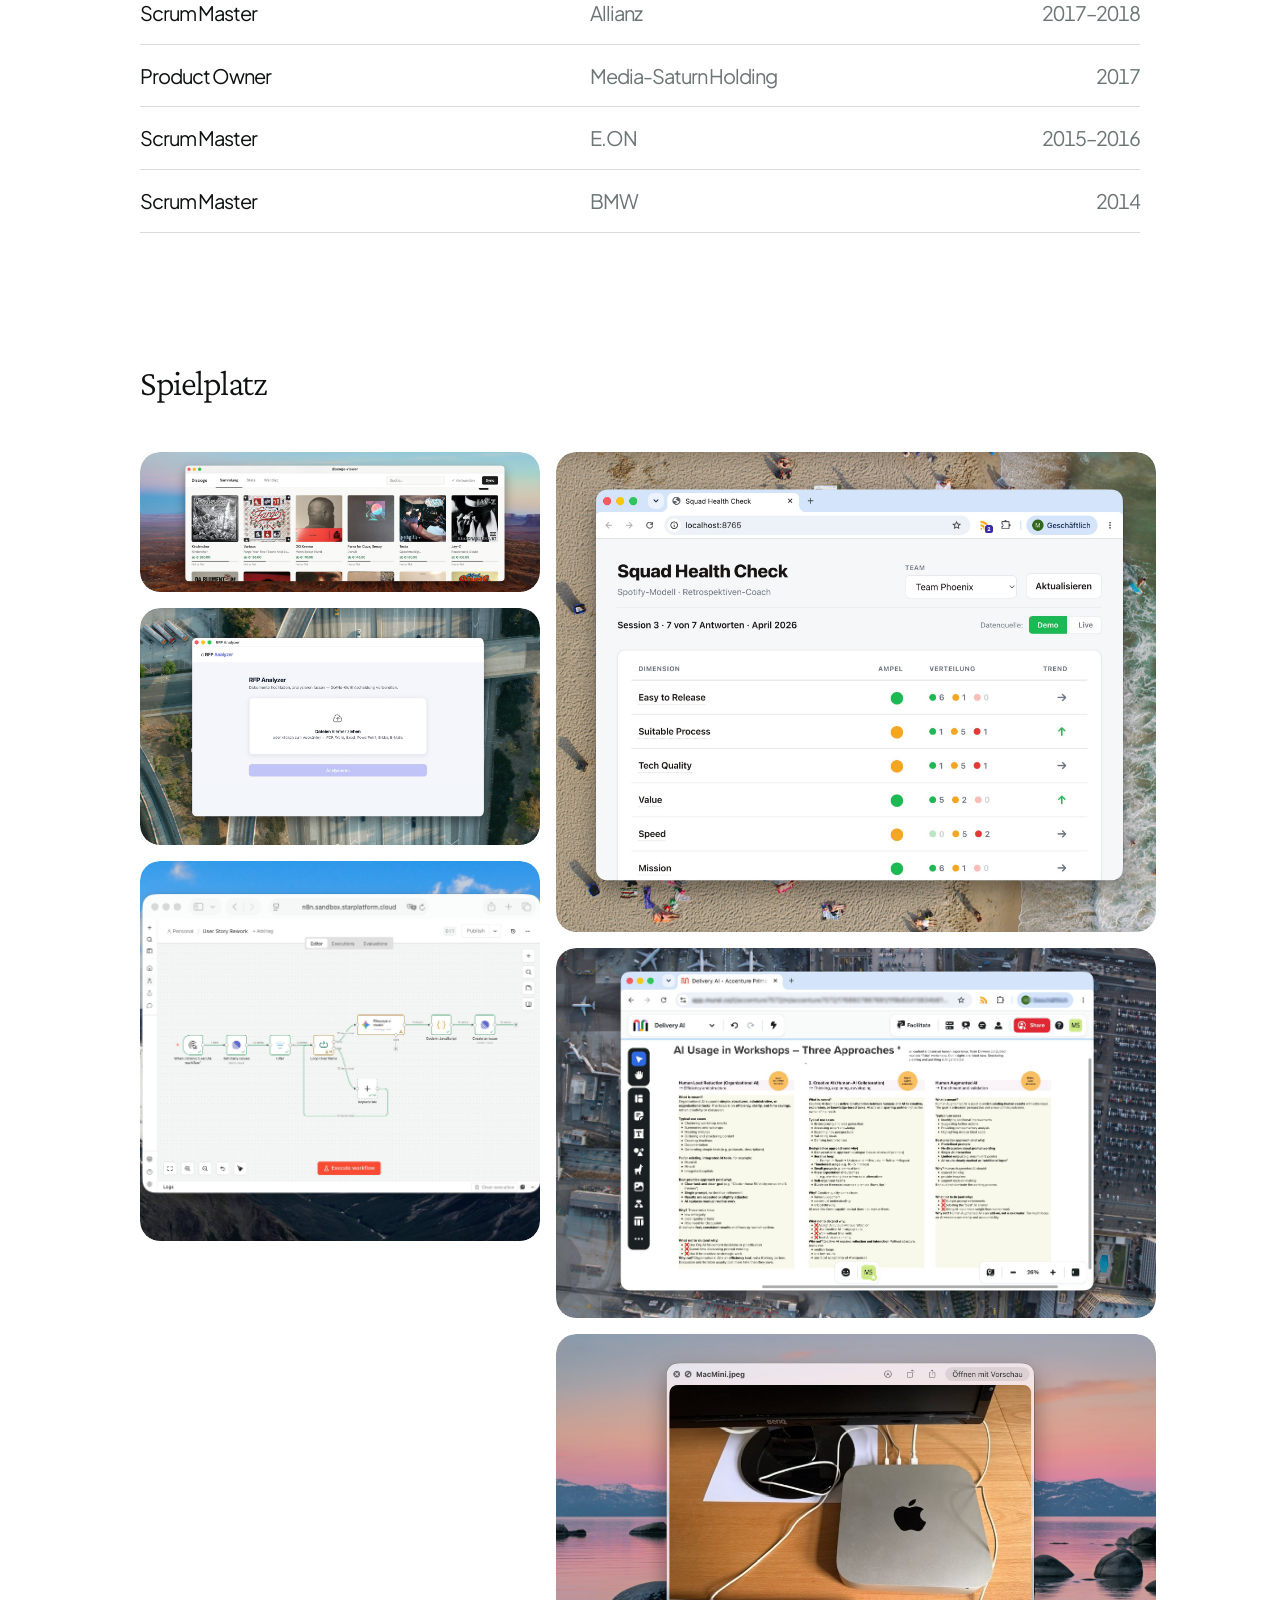
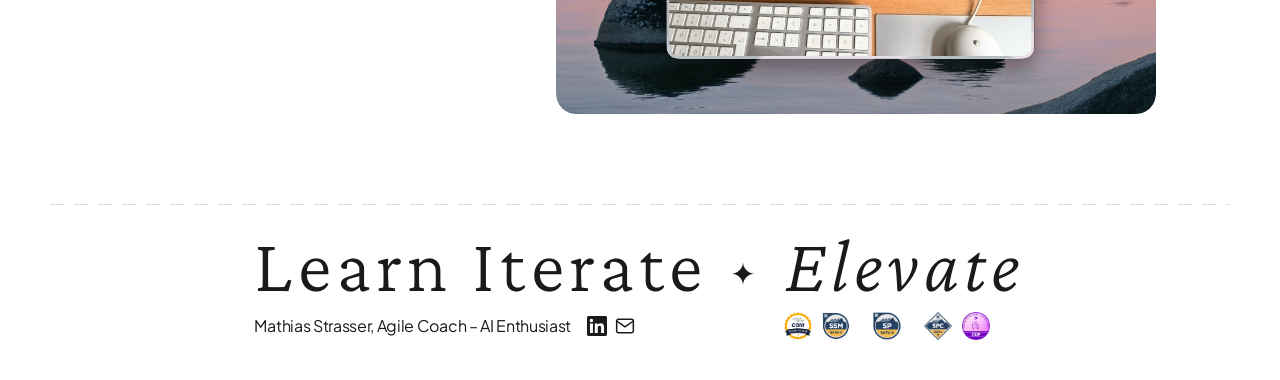
==== commit d0ac1f7a: "Jahreszahl im Begrüßungstext auf 12 Jahre aktualisieren Co-Authored-By: Claude Sonnet 5 <noreply@ant" ====
--- a/index.html
+++ b/index.html
@@ -37,7 +37,7 @@
 
         <div class="philosophy-text philosophy-text-left">
           <p>
-            Seit mehr als 10 Jahren bewege ich mich in der agilen Welt, und die Begeisterung ist ungebrochen. Eigentlich ließe sich mein Werdegang viel besser anhand der Chronologie meiner Entdeckungen, Bücher und Herausforderungen beschreiben als durch eine klassische, starre Liste von Kunden und Projekten. Angefangen beim Scrum Manifest und der Toolbox for Agile Coaches, über SAFe, LeSS und Cynefin bis hin zu Kanban, Jobs-to-be-Done und Liberating Structures. Die Buzzword-Liste ließe sich noch lange fortsetzen.
+            Seit mehr als 12 Jahren bewege ich mich in der agilen Welt, und die Begeisterung ist ungebrochen. Eigentlich ließe sich mein Werdegang viel besser anhand der Chronologie meiner Entdeckungen, Bücher und Herausforderungen beschreiben als durch eine klassische, starre Liste von Kunden und Projekten. Angefangen beim Scrum Manifest und der Toolbox for Agile Coaches, über SAFe, LeSS und Cynefin bis hin zu Kanban, Jobs-to-be-Done und Liberating Structures. Die Buzzword-Liste ließe sich noch lange fortsetzen.
           </p>
           <p>
             Aber hinter jedem dieser Begriffe stehen echte Situationen, Projekte, Menschen und Workshops. Und die Liste wächst weiter. Mittlerweile gehören auch Claude Code, KI im Allgemeinen und Automatisierungen mit n8n dazu. Es bleibt spannend und ich bleibe neugierig.
